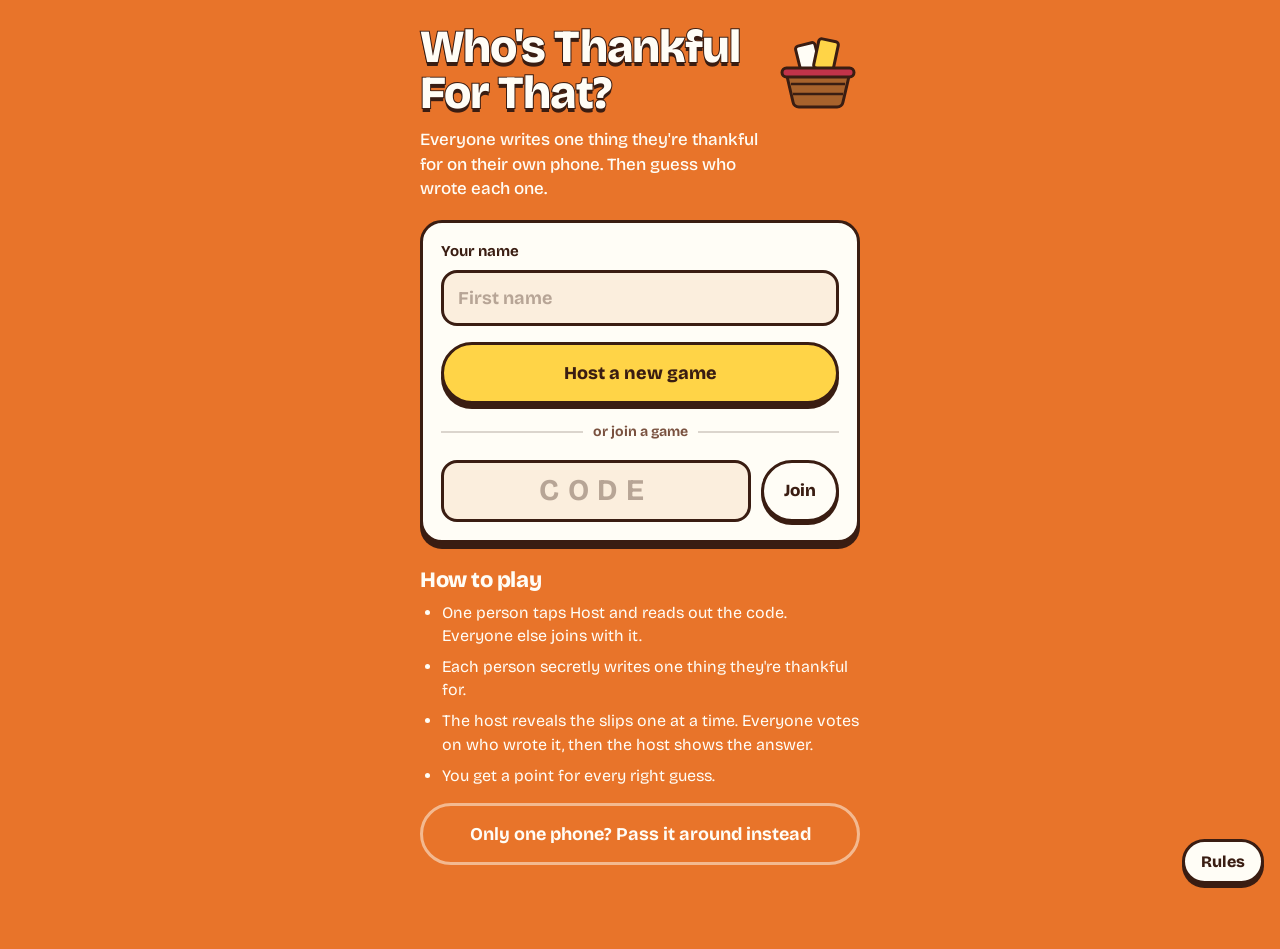
==== index.html @ 53e403fc "Add Rules button with full rules on every screen Co-Authored-By: Claude Opus 5.5 <noreply@anthropic." ====
<!DOCTYPE html>
<html lang="en">
<head>
<meta charset="utf-8">
<meta name="viewport" content="width=device-width,initial-scale=1,viewport-fit=cover">
<meta name="theme-color" content="#e8742a">
<title>Who's Thankful For That?</title>
<link rel="preconnect" href="https://fonts.googleapis.com">
<link rel="preconnect" href="https://fonts.gstatic.com" crossorigin>
<link href="https://fonts.googleapis.com/css2?family=Bricolage+Grotesque:opsz,wght@12..96,500;12..96,700;12..96,800&family=Caveat:wght@700&display=swap" rel="stylesheet">
<style>
:root{
  --pump:#e8742a;      /* page */
  --pump-deep:#c95d1b;
  --ink:#3a1d12;       /* outlines + text */
  --paper:#fffdf6;     /* card surfaces */
  --mist:#fbeedd;      /* inputs */
  --gold:#ffd447;      /* primary action */
  --cran:#c2334a;      /* reveal */
  --muted:#7a5240;
}
*{box-sizing:border-box;-webkit-tap-highlight-color:transparent}
html,body{margin:0}
body{min-height:100vh;background:var(--pump);color:var(--ink);font-family:"Bricolage Grotesque",system-ui,sans-serif;font-size:16px;line-height:1.45;
  padding:calc(env(safe-area-inset-top) + 18px) 18px calc(env(safe-area-inset-bottom) + 28px)}
.wrap{max-width:440px;margin:0 auto}
h1,h2{margin:0;font-weight:800;line-height:1;letter-spacing:-.02em}
button,input,textarea{font:inherit;color:inherit}
:focus-visible{outline:3px solid var(--gold);outline-offset:3px}
.hidden{display:none!important}

.sheet{background:var(--paper);border:3px solid var(--ink);border-radius:22px;box-shadow:0 6px 0 var(--ink);padding:18px}
.btn{display:block;width:100%;border:3px solid var(--ink);border-radius:999px;padding:15px 20px;font-weight:800;font-size:18px;cursor:pointer;
  box-shadow:0 5px 0 var(--ink);transition:transform .07s,box-shadow .07s;background:var(--paper)}
.btn:active{transform:translateY(4px);box-shadow:0 1px 0 var(--ink)}
.btn:disabled{opacity:.5;cursor:default}.btn:disabled:active{transform:none;box-shadow:0 5px 0 var(--ink)}
.btn-go{background:var(--gold)}
.btn-hot{background:var(--cran);color:#fff}
.btn-quiet{background:transparent;box-shadow:none;border-color:rgba(58,29,18,.4);font-weight:700}
.btn-quiet:active{transform:none;background:rgba(58,29,18,.08)}
.btn-chip{width:auto;display:inline-block;padding:8px 16px;font-size:15px;box-shadow:0 3px 0 var(--ink)}
.btn-chip:active{transform:translateY(2px);box-shadow:0 1px 0 var(--ink)}
.stack{display:grid;gap:14px}

.hero{display:flex;align-items:flex-end;gap:12px;margin:6px 0 4px;color:var(--paper)}
.hero h1{font-size:clamp(34px,10.5vw,46px);text-shadow:0 4px 0 var(--ink);-webkit-text-stroke:2px var(--ink);paint-order:stroke fill}
.hero svg{width:min(84px,20vw);flex:none}
.tagline{color:var(--paper);font-size:17px;margin:12px 0 18px;max-width:32ch;font-weight:500}

/* step tracker */
.steps{display:grid;grid-template-columns:1fr 1fr;gap:8px;margin-bottom:16px}
.steps div{display:flex;align-items:center;gap:8px;border-radius:999px;padding:7px 12px;font-weight:700;font-size:15px;background:var(--pump-deep);color:rgba(255,253,246,.75)}
.steps b{width:24px;height:24px;border-radius:50%;display:grid;place-items:center;font-size:14px;background:rgba(255,253,246,.2);flex:none}
.steps .on{background:var(--paper);color:var(--ink);border:3px solid var(--ink);padding:4px 9px}
.steps .on b{background:var(--gold);border:2px solid var(--ink)}

.field{margin-bottom:16px}
.lbl{display:block;font-weight:700;font-size:15px;margin-bottom:7px}
input,textarea{width:100%;background:var(--mist);border:3px solid var(--ink);border-radius:16px;padding:12px 14px;font-size:18px;font-weight:700;outline:none}
input:focus,textarea:focus{background:#fff}
textarea{font-family:Caveat,cursive;font-size:28px;line-height:1.15;font-weight:700;min-height:120px;resize:vertical}
::placeholder{color:rgba(58,29,18,.35)}
.err{color:var(--cran);font-weight:700;font-size:15px;min-height:0;margin:-6px 0 12px}
.err:empty{display:none}
.hint{font-size:14px;color:var(--muted);margin:10px 0 0}

.inbox{display:flex;align-items:center;gap:14px;margin:18px 0}
.inbox .n{width:56px;height:56px;flex:none;border-radius:18px;background:var(--gold);border:3px solid var(--ink);display:grid;place-items:center;font-size:30px;font-weight:800}
.inbox b{display:block;font-size:18px;line-height:1.15}
.chips{display:flex;flex-wrap:wrap;gap:6px;margin-top:6px}
.chips span{background:var(--mist);border-radius:999px;padding:3px 10px;font-size:14px;font-weight:700}
.chips .none{background:none;padding:0;color:var(--muted);font-weight:500}

.rules{color:var(--paper);margin-top:26px}
.rules h2{font-size:22px;margin-bottom:10px}
.rules ul{margin:0;padding-left:22px}.rules li{margin-bottom:8px}

/* handoff cover */
.cover{text-align:center;padding:34px 20px}
.cover .big{font-size:64px;line-height:1}
.cover h2{font-size:30px;margin:12px 0 8px}
.cover p{color:var(--muted);margin:0 0 22px}

/* reveal */
.bar{display:flex;align-items:center;justify-content:space-between;color:var(--paper);margin-bottom:14px}
.bar .count{font-size:30px;font-weight:800;line-height:1;text-shadow:0 3px 0 var(--ink);-webkit-text-stroke:1.5px var(--ink);paint-order:stroke fill}
.bar .btn{color:var(--ink)}
.compact .hero h1{font-size:26px;text-shadow:0 2px 0 var(--ink);-webkit-text-stroke:1.5px var(--ink)}.compact .hero svg{width:44px}.compact .hero{margin-bottom:14px}
.bar .meta{font-size:14px;font-weight:700;opacity:.9;margin-top:4px}
.dots{display:flex;gap:5px;flex-wrap:wrap;margin-bottom:16px}
.dots i{width:12px;height:12px;border-radius:50%;background:rgba(255,253,246,.35)}
.dots i.done{background:var(--ink)}.dots i.cur{background:var(--paper);outline:2px solid var(--ink)}
.slip{position:relative;background:var(--paper);border:3px solid var(--ink);border-radius:8px;box-shadow:0 7px 0 var(--ink);padding:24px 20px 26px;transform:rotate(-1.5deg);margin:6px 4px 22px;min-height:200px}
.slip::before{content:"";position:absolute;inset:0;border-radius:6px;background:repeating-linear-gradient(transparent 0 35px,rgba(58,29,18,.1) 35px 36px);pointer-events:none}
.slip .tag{font-weight:700;color:var(--muted);font-size:15px;position:relative}
.slip .hand{font-family:Caveat,cursive;font-size:clamp(34px,9vw,44px);line-height:1.12;font-weight:700;overflow-wrap:anywhere;position:relative;margin-top:6px}
.slip.pull{animation:pull .45s ease-out}
@keyframes pull{from{opacity:0;transform:translateY(36px) rotate(4deg)}}
.who{text-align:center;background:var(--cran);color:#fff;border:3px solid var(--ink);border-radius:20px;padding:14px;margin-bottom:16px;box-shadow:0 5px 0 var(--ink);animation:pop .2s ease-out}
.who span{font-weight:700;opacity:.9}.who b{display:block;font-size:40px;line-height:1.05}
.guess{text-align:center;color:var(--paper);font-weight:700;font-size:17px;margin:0 0 14px}
@keyframes pop{from{transform:scale(.9);opacity:0}}

.list{list-style:none;padding:0;margin:0}
.list li{display:flex;justify-content:space-between;align-items:center;gap:12px;padding:10px 0;border-bottom:2px dashed rgba(58,29,18,.18)}
.list li:last-child{border-bottom:0}
.list .t{font-family:Caveat,cursive;font-size:26px;line-height:1.1}
.list .nm{font-weight:800;flex:none;background:var(--gold);border:2px solid var(--ink);border-radius:999px;padding:2px 10px;font-size:15px}
.list .rm{flex:none;background:none;border:0;color:var(--cran);font-weight:700;min-height:44px;cursor:pointer;text-decoration:underline}

/* ---------- online */
.inp{width:100%}
.codeRow{display:flex;gap:10px}
.codeInp{font-size:30px!important;letter-spacing:.28em;text-align:center;text-transform:uppercase;padding:6px 12px!important}
.or{display:flex;align-items:center;gap:10px;color:var(--muted);font-weight:700;font-size:14px;margin:18px 0}
.or::before,.or::after{content:"";flex:1;height:2px;background:rgba(58,29,18,.18)}
.offLink{margin-top:16px;color:var(--paper)!important;border-color:rgba(255,253,246,.5)!important}
.plist{list-style:none;margin:0;padding:0}
.plist li{display:flex;align-items:center;gap:10px;padding:8px 0;border-bottom:2px dashed rgba(58,29,18,.15)}
.plist li:last-child{border-bottom:0}
.plist .st{width:34px;height:34px;flex:none;border-radius:11px;border:3px solid var(--ink);display:grid;place-items:center;font-weight:800;background:var(--mist)}
.plist .st.ok{background:var(--gold)}
.plist .nm{font-weight:800;font-size:18px;flex:1}
.plist .badge{background:var(--gold);border:2px solid var(--ink);border-radius:999px;padding:1px 9px;font-size:13px;font-weight:800}
.plist .me{color:var(--muted);font-weight:700;font-size:14px}
.plist .pts{font-weight:800;font-size:20px}
.plist .rm{background:none;border:0;color:var(--cran);font-weight:700;text-decoration:underline;cursor:pointer;min-height:40px}
.wait{text-align:center;color:var(--paper);font-weight:700;margin:16px 0}
.dotty::after{content:"";animation:dots 1.4s steps(4) infinite}
@keyframes dots{0%{content:""}25%{content:"."}50%{content:".."}75%{content:"..."}}
.mine{background:var(--mist);border-radius:14px;padding:10px 14px;font-family:Caveat,cursive;font-size:26px;line-height:1.15;margin:8px 0 14px;overflow-wrap:anywhere}
.okline{display:flex;align-items:center;gap:10px;font-weight:800;font-size:19px}
.okline i{font-style:normal;width:34px;height:34px;border-radius:50%;background:var(--gold);border:3px solid var(--ink);display:grid;place-items:center}
.votes{display:grid;grid-template-columns:1fr 1fr;gap:10px;margin:8px 0 6px}
.votes button{border:3px solid var(--ink);border-radius:16px;background:var(--paper);padding:12px 8px;font-weight:800;font-size:17px;box-shadow:0 4px 0 var(--ink);cursor:pointer;min-height:52px;overflow-wrap:anywhere}
.votes button:active{transform:translateY(3px);box-shadow:0 1px 0 var(--ink)}
.votes button.sel{background:var(--gold)}
.vcount{text-align:center;color:var(--paper);font-weight:700;margin:8px 0 14px}
.right{text-align:center;color:var(--paper);font-weight:700;margin:-4px 0 16px}
.net{position:fixed;left:50%;top:calc(env(safe-area-inset-top) + 10px);transform:translateX(-50%);z-index:20;background:var(--ink);color:var(--paper);border-radius:999px;padding:7px 14px;font-weight:700;font-size:14px;display:none}
.net.on{display:block}
.scrim{position:fixed;inset:0;z-index:10;display:none;align-items:flex-end;justify-content:center;background:rgba(58,29,18,.6);padding:16px 16px calc(env(safe-area-inset-bottom) + 16px)}
.scrim.open{display:flex}
.dialog{width:100%;max-width:440px;animation:rise .2s ease-out}
.dialog h2{font-size:28px;margin-bottom:8px}
.dialog p{margin:0 0 18px;color:var(--muted)}
@keyframes rise{from{transform:translateY(40px);opacity:0}}
@media (prefers-reduced-motion:reduce){.slip.pull,.who,.dialog{animation:none}}

.rulesFab{position:fixed;right:max(16px,env(safe-area-inset-right));bottom:calc(env(safe-area-inset-bottom) + 16px);z-index:9;border:3px solid var(--ink);border-radius:999px;background:var(--paper);color:var(--ink);font:800 16px "Bricolage Grotesque",system-ui,sans-serif;padding:10px 16px;box-shadow:0 4px 0 var(--ink);cursor:pointer}
.rulesFab:active{transform:translateY(3px);box-shadow:0 1px 0 var(--ink)}
.rulesDlg{max-height:min(82vh,760px);overflow-y:auto;-webkit-overflow-scrolling:touch}
.rulesDlg h2{font-size:28px;margin:0 0 4px}
.rulesDlg h3{font-size:18px;margin:16px 0 4px;letter-spacing:-.01em}
.rulesDlg p,.rulesDlg li{color:var(--ink);font-size:16px;line-height:1.45}
.rulesDlg p{margin:0 0 6px}.rulesDlg ul{margin:0;padding-left:20px}.rulesDlg li{margin-bottom:5px}
.rulesDlg .tip{background:var(--mist);border-radius:14px;padding:10px 12px;margin:10px 0 4px;font-size:15px}
.rulesFoot{position:sticky;bottom:-18px;background:var(--paper);padding:12px 0 18px;margin:8px 0 -18px;border-top:2px dashed rgba(0,0,0,.12)}.rulesFoot .btn{margin:0}
body{padding-bottom:calc(env(safe-area-inset-bottom) + 84px)!important}
</style>
</head>
<body>
<div class="wrap">
  <div class="hero">
    <h1>Who's Thankful For That?</h1>
    <svg viewBox="0 0 84 84" aria-hidden="true"><g stroke="#3a1d12" stroke-width="3" stroke-linejoin="round"><rect x="22" y="12" width="20" height="28" rx="3" fill="#fffdf6" transform="rotate(-14 32 26)"/><rect x="40" y="8" width="20" height="30" rx="3" fill="#ffd447" transform="rotate(12 50 23)"/><path d="M10 40h64l-7 30a6 6 0 0 1-6 5H23a6 6 0 0 1-6-5z" fill="#a8622c"/><path d="M15 52h54M17 62h50" fill="none" stroke-width="2.5"/><rect x="6" y="36" width="72" height="9" rx="4.5" fill="#c2334a"/></g></svg>
  </div>

  <!-- ONLINE START -->
  <section id="vStart" class="hidden">
    <p class="tagline">Everyone writes one thing they're thankful for on their own phone. Then guess who wrote each one.</p>
    <div class="sheet">
      <div class="field"><label class="lbl" for="oName">Your name</label><input class="inp" id="oName" maxlength="20" autocomplete="off" placeholder="First name"></div>
      <button class="btn btn-go" id="hostBtn" type="button">Host a new game</button>
      <div class="or">or join a game</div>
      <div class="codeRow">
        <input class="inp codeInp" id="oCode" maxlength="4" autocomplete="off" autocapitalize="characters" spellcheck="false" placeholder="CODE">
        <button class="btn btn-chip" id="joinBtn" type="button" style="padding:0 20px;font-size:17px">Join</button>
      </div>
      <div class="err" id="oErr" style="margin:12px 0 0"></div>
    </div>
    <div class="rules">
      <h2>How to play</h2>
      <ul>
        <li>One person taps Host and reads out the code. Everyone else joins with it.</li>
        <li>Each person secretly writes one thing they're thankful for.</li>
        <li>The host reveals the slips one at a time. Everyone votes on who wrote it, then the host shows the answer.</li>
        <li>You get a point for every right guess.</li>
      </ul>
    </div>
    <button class="btn btn-quiet offLink" id="toPass" type="button">Only one phone? Pass it around instead</button>
  </section>

  <!-- ONLINE ROOM: writing -->
  <section id="vRoom" class="hidden">
    <div class="bar"><div><div class="count" id="rCode">ABCD</div><div class="meta">Room code</div></div><button class="btn btn-chip" id="rLeave" type="button">Leave</button></div>
    <div class="sheet" style="margin-bottom:16px" id="writeBox">
      <div id="writeForm">
        <div class="field"><label class="lbl" for="oTx">I'm thankful for…</label><textarea id="oTx" maxlength="200" placeholder="something only you would say"></textarea></div>
        <div class="err" id="wErr"></div>
        <button class="btn btn-go" id="oSend" type="button">Add my slip</button>
        <p class="hint">Be specific and keep it secret. Don't put your name in it.</p>
      </div>
      <div id="writeDone" class="hidden">
        <div class="okline"><i>✓</i>Your slip is in</div>
        <div class="mine" id="myText"></div>
        <button class="btn btn-quiet" id="oEdit" type="button">Change it</button>
      </div>
    </div>
    <div class="sheet" style="margin-bottom:16px">
      <p style="margin:0 0 8px;font-weight:700" id="rCount">Players</p>
      <ul class="plist" id="rList"></ul>
    </div>
    <div id="rHost" class="hidden">
      <button class="btn btn-hot" id="rStart" type="button">Start the reveal</button>
      <p class="hint" id="rHint" style="color:var(--paper);text-align:center"></p>
    </div>
    <p class="wait hidden" id="rWait"><span class="dotty">Waiting for the host to start the reveal</span></p>
  </section>

  <!-- ONLINE REVEAL -->
  <section id="vOReveal" class="hidden">
    <div class="bar"><div><div class="count" id="oProg">Slip 1</div><div class="meta" id="oProgOf">of 5</div></div><button class="btn btn-chip" id="oLeave2" type="button">Leave</button></div>
    <div class="dots" id="oDots"></div>
    <div class="slip" id="oSlip"><div class="tag">Someone here is thankful for…</div><div class="hand" id="oSlipText"></div></div>
    <div id="oVoteBox">
      <p class="guess" id="oVoteLbl">Who wrote it? Tap your guess.</p>
      <div class="votes" id="oVotes"></div>
    </div>
    <p class="vcount" id="oVCount"></p>
    <div class="who hidden" id="oWho"><span>Written by</span><b id="oWhoName"></b></div>
    <p class="right hidden" id="oRight"></p>
    <div id="oHostCtl" class="hidden stack">
      <button class="btn btn-hot" id="oShow" type="button">Reveal who wrote it</button>
      <button class="btn btn-go hidden" id="oNext" type="button">Next slip</button>
    </div>
    <p class="wait hidden" id="oWaitR"></p>
  </section>

  <!-- ONLINE DONE -->
  <section id="vODone" class="hidden">
    <p class="tagline" style="margin-top:0">That's every slip! Here's the scoreboard.</p>
    <div class="sheet" style="margin-bottom:18px"><ul class="plist" id="dScores"></ul></div>
    <p class="tagline" style="margin:0 0 10px">What this table is thankful for</p>
    <div class="sheet" style="margin-bottom:20px"><ul class="list" id="dAll"></ul></div>
    <div id="dHost" class="hidden stack"><button class="btn btn-go" id="dAgain" type="button">Play another round</button></div>
    <p class="wait hidden" id="dWait"><span class="dotty">Waiting for the host</span></p>
    <button class="btn btn-quiet offLink" id="dLeave" type="button">Leave game</button>
  </section>

  <!-- COLLECT -->
  <section id="vCollect" class="hidden">
    <p class="tagline">Pass this phone around the table. Everyone secretly adds one thing they're thankful for.</p>
    <div class="steps"><div class="on"><b>1</b>Add slips</div><div><b>2</b>Reveal</div></div>
    <form class="sheet" id="f" autocomplete="off">
      <div class="field"><label class="lbl" for="nm">Your name</label><input id="nm" maxlength="40" placeholder="First name"></div>
      <div class="field"><label class="lbl" for="tx">I'm thankful for…</label><textarea id="tx" maxlength="200" placeholder="something only you would say"></textarea></div>
      <div class="err" id="err"></div>
      <button class="btn btn-go" type="submit" id="submitBtn">Fold it up and add it</button>
      <p class="hint">Be specific. "The quiet 6am coffee before the kids wake up" is way more fun to guess than "family."</p>
    </form>

    <div class="sheet inbox">
      <div class="n" id="n">0</div>
      <div><b id="inLbl">No slips yet</b><div class="chips" id="chips"></div></div>
    </div>

    <div class="stack">
      <button class="btn btn-hot" id="toReveal" type="button">Everyone's in, start the reveal</button>
      <button class="btn btn-quiet" id="manage" type="button" style="color:var(--paper);border-color:rgba(255,253,246,.5)">Fix or remove a slip</button>
    </div>

    <button class="btn btn-quiet offLink" id="toOnline" type="button">Everyone has a phone? Play online</button>
    <div class="rules">
      <h2>How to play</h2>
      <ul>
        <li>Each person types their name and what they're thankful for, then passes the phone on.</li>
        <li>When everyone's in, the slips come out one at a time in random order.</li>
        <li>Everyone guesses out loud who wrote it, then tap to reveal.</li>
      </ul>
    </div>
  </section>

  <!-- HANDOFF -->
  <section id="vPass" class="hidden">
    <div class="sheet cover">
      <div class="big" aria-hidden="true">🍂</div>
      <h2>Thanks, <span id="passName"></span>!</h2>
      <p>Your slip is folded and hidden. Pass the phone to the next person.</p>
      <div class="stack">
        <button class="btn btn-go" id="next" type="button">I'm the next person</button>
        <button class="btn btn-quiet" id="oops" type="button">Wait, let me fix mine</button>
        <button class="btn btn-quiet" id="allIn" type="button">That was everyone</button>
      </div>
    </div>
  </section>

  <!-- REVEAL -->
  <section id="vReveal" class="hidden">
    <div class="steps"><div><b>1</b>Add slips</div><div class="on"><b>2</b>Reveal</div></div>
    <div class="bar"><div><div class="count" id="prog">Slip 1</div><div class="meta" id="progOf">of 8</div></div><button class="btn btn-chip" id="backAdd" type="button">Add more</button></div>
    <div class="dots" id="dots"></div>
    <div class="slip" id="slip"><div class="tag">Someone here is thankful for…</div><div class="hand" id="slipText"></div></div>
    <p class="guess" id="guess">Who wrote it? Everyone guess out loud!</p>
    <div class="who hidden" id="who"><span>Written by</span><b id="whoName"></b></div>
    <button class="btn btn-hot" id="reveal" type="button">Reveal who wrote it</button>
    <button class="btn btn-go hidden" id="pull" type="button">Next slip</button>
  </section>

  <!-- DONE -->
  <section id="vDone" class="hidden">
    <p class="tagline">That's the whole basket. Here's what this table is thankful for tonight.</p>
    <div class="sheet" style="margin-bottom:20px"><ul class="list" id="all"></ul></div>
    <div class="stack">
      <button class="btn btn-go" id="again" type="button">Reveal them again</button>
      <button class="btn btn-quiet" id="fresh" type="button" style="color:var(--paper);border-color:rgba(255,253,246,.5)">Start a new game</button>
    </div>
  </section>

  <!-- MANAGE -->
  <section id="vManage" class="hidden">
    <p class="tagline">Names only, so nothing gets spoiled. Tap a name to let that person fix their slip.</p>
    <div class="sheet" style="margin-bottom:20px"><ul class="list" id="mlist"></ul></div>
    <div class="stack">
      <button class="btn btn-go" id="mBack" type="button">Done</button>
      <button class="btn btn-quiet" id="clear" type="button" style="color:var(--paper);border-color:rgba(255,253,246,.5)">Clear every slip</button>
    </div>
  </section>
</div>

<div class="net" id="net">Reconnecting…</div>
<div class="scrim" id="scrim"><div class="sheet dialog" role="dialog" aria-modal="true" aria-labelledby="dT"><h2 id="dT"></h2><p id="dP"></p><div class="stack" id="dB"></div></div></div>

<script>
{
const $=id=>document.getElementById(id);
const KEY="thankful-slips-v1";
let S={slips:[],order:[],pos:0,lastId:null,editing:null,shown:false};
try{const v=JSON.parse(localStorage.getItem(KEY)||"null");if(v&&Array.isArray(v.slips))S=Object.assign(S,v);}catch(e){}
const save=()=>{try{localStorage.setItem(KEY,JSON.stringify(S));}catch(e){}};
const esc=s=>String(s).replace(/[&<>"']/g,c=>({"&":"&amp;","<":"&lt;",">":"&gt;",'"':"&quot;","'":"&#39;"}[c]));
const VIEWS=["vStart","vRoom","vOReveal","vODone","vCollect","vPass","vReveal","vDone","vManage"];
function show(id){VIEWS.forEach(v=>$(v).classList.toggle("hidden",v!==id));document.body.classList.toggle("compact",id!=="vCollect"&&id!=="vStart");window.scrollTo(0,0);}

function dialog(title,text,buttons){
  $("dT").textContent=title;$("dP").textContent=text;
  $("dB").innerHTML=buttons.map((b,i)=>`<button class="btn ${b.cls||"btn-go"}" data-i="${i}" type="button">${esc(b.label)}</button>`).join("");
  $("dB").querySelectorAll("button").forEach(el=>el.onclick=()=>{$("scrim").classList.remove("open");const f=buttons[+el.dataset.i].go;if(f)f();});
  $("scrim").classList.add("open");$("dB").querySelector("button").focus();
}
$("scrim").onclick=e=>{if(e.target===$("scrim"))$("scrim").classList.remove("open");};

function paintInbox(){
  const n=S.slips.length;$("n").textContent=n;
  $("inLbl").textContent=n===0?"No slips yet":n===1?"1 slip in the basket":`${n} slips in the basket`;
  $("chips").innerHTML=n?S.slips.map(s=>`<span>${esc(s.name)}</span>`).join(""):`<span class="none">Names show up here as people add theirs.</span>`;
  $("toReveal").disabled=n<2;
}
function toCollect(){
  S.editing=null;$("nm").value="";$("tx").value="";$("err").textContent="";
  $("submitBtn").textContent="Fold it up and add it";
  paintInbox();show("vCollect");save();
}
function editSlip(s){
  S.editing=s.id;$("nm").value=s.name;$("tx").value=s.text;$("err").textContent="";
  $("submitBtn").textContent="Save my slip";paintInbox();show("vCollect");$("tx").focus();
}

$("f").addEventListener("submit",e=>{
  e.preventDefault();
  const name=$("nm").value.trim(),text=$("tx").value.trim();
  if(!name){$("err").textContent="Add your name so we can reveal it later.";$("nm").focus();return;}
  if(text.length<2){$("err").textContent="Write what you're thankful for.";$("tx").focus();return;}
  const dup=S.slips.find(x=>x.name.toLowerCase()===name.toLowerCase()&&x.id!==S.editing);
  const commit=()=>{
    if(S.editing){const s=S.slips.find(x=>x.id===S.editing);if(s){s.name=name;s.text=text;}S.lastId=S.editing;S.editing=null;}
    else{const id=Date.now().toString(36)+Math.random().toString(36).slice(2,6);S.slips.push({id,name,text});S.lastId=id;}
    S.order=[];S.pos=0;save();$("passName").textContent=name;show("vPass");
  };
  if(dup)dialog(`There's already a slip from ${dup.name}`,"Two people with the same name? Add a last initial so the reveal makes sense.",[{label:"Add it anyway",go:commit},{label:"Let me change my name",cls:"btn-quiet",go:()=>$("nm").focus()}]);
  else commit();
});

$("next").onclick=toCollect;
$("oops").onclick=()=>{const s=S.slips.find(x=>x.id===S.lastId);s?editSlip(s):toCollect();};
$("allIn").onclick=()=>{paintInbox();askReveal();};

function shuffle(a){a=a.slice();for(let i=a.length-1;i>0;i--){const j=Math.floor(Math.random()*(i+1));[a[i],a[j]]=[a[j],a[i]];}return a;}
function startReveal(){S.order=shuffle(S.slips.map(s=>s.id));S.pos=0;S.shown=false;save();paintSlip();show("vReveal");}
function askReveal(){
  if(S.slips.length<2){dialog("Need at least two slips","Get one more person to add theirs, then start the reveal.",[{label:"Okay",go:toCollect}]);return;}
  dialog("Start the reveal?",`${S.slips.length} slips are in. Once it starts, the slips get shuffled.`,[{label:"Start the reveal",cls:"btn-hot",go:startReveal},{label:"Not yet, someone's missing",cls:"btn-quiet",go:toCollect}]);
}
$("toReveal").onclick=askReveal;

function paintSlip(){
  const s=S.slips.find(x=>x.id===S.order[S.pos]);
  if(!s){finish();return;}
  $("prog").textContent=`Slip ${S.pos+1}`;$("progOf").textContent=`of ${S.order.length}`;
  $("dots").innerHTML=S.order.map((_,i)=>`<i class="${i<S.pos?"done":i===S.pos?"cur":""}"></i>`).join("");
  $("slipText").textContent=s.text;
  const el=$("slip");el.classList.remove("pull");void el.offsetWidth;el.classList.add("pull");
  paintWho(s);
}
function paintWho(s){
  $("whoName").textContent=s.name;
  $("who").classList.toggle("hidden",!S.shown);$("guess").classList.toggle("hidden",S.shown);
  $("reveal").classList.toggle("hidden",S.shown);$("pull").classList.toggle("hidden",!S.shown);
  $("pull").textContent=S.pos+1<S.order.length?"Next slip":"See all the slips";
}
$("reveal").onclick=()=>{S.shown=true;save();paintWho(S.slips.find(x=>x.id===S.order[S.pos]));};
$("pull").onclick=()=>{S.pos++;S.shown=false;save();if(S.pos>=S.order.length)finish();else paintSlip();};
$("backAdd").onclick=()=>dialog("Add more slips?","You'll go back to adding. Starting the reveal again reshuffles everything.",[{label:"Yes, add more",go:()=>{S.order=[];S.pos=0;save();toCollect();}},{label:"Keep revealing",cls:"btn-quiet"}]);

function finish(){
  S.order=[];S.pos=0;save();
  $("all").innerHTML=S.slips.map(s=>`<li><span class="t">${esc(s.text)}</span><span class="nm">${esc(s.name)}</span></li>`).join("");
  show("vDone");
}
$("again").onclick=startReveal;

function paintManage(){
  $("mlist").innerHTML=S.slips.length?S.slips.map(s=>`<li><button class="btn btn-chip" data-e="${s.id}" type="button">${esc(s.name)}</button><button class="rm" data-r="${s.id}" type="button">Remove</button></li>`).join(""):`<li><span style="color:var(--muted)">No slips yet.</span></li>`;
  $("mlist").querySelectorAll("[data-e]").forEach(b=>b.onclick=()=>{const s=S.slips.find(x=>x.id===b.dataset.e);dialog(`Hand the phone to ${s.name}`,"Their slip will show on screen so they can fix it. No peeking!",[{label:`I'm ${s.name}, show my slip`,go:()=>editSlip(s)},{label:"Cancel",cls:"btn-quiet"}]);});
  $("mlist").querySelectorAll("[data-r]").forEach(b=>b.onclick=()=>{const s=S.slips.find(x=>x.id===b.dataset.r);dialog("Remove this slip?",`${s.name}'s slip will be taken out of the basket.`,[{label:"Remove it",cls:"btn-hot",go:()=>{S.slips=S.slips.filter(x=>x.id!==s.id);S.order=[];save();paintManage();}},{label:"Keep it",cls:"btn-quiet"}]);});
}
$("manage").onclick=()=>{paintManage();show("vManage");};
$("mBack").onclick=toCollect;
const wipe=()=>dialog("Start a new game?","This empties the basket. Every slip will be deleted.",[{label:"Yes, clear everything",cls:"btn-hot",go:()=>{S={slips:[],order:[],pos:0,lastId:null,editing:null,shown:false};save();toCollect();}},{label:"Cancel",cls:"btn-quiet"}]);
$("clear").onclick=wipe;$("fresh").onclick=wipe;

// ---------- online play (Vercel API + Upstash)
const OKEY="thankful-online-v1";
let O={pid:"",name:"",code:""};
try{ Object.assign(O, JSON.parse(localStorage.getItem(OKEY)||"{}")); }catch(e){}
if(!O.pid) O.pid=(Math.random().toString(36).slice(2)+Date.now().toString(36)).slice(0,20);
const oSave=()=>{ try{ localStorage.setItem(OKEY,JSON.stringify({pid:O.pid,name:O.name,code:O.code})); }catch(e){} };
oSave();
let poller=null, busy=false, fails=0, L={phase:"",pos:-1,shown:null,editing:false,round:0}, V=null;
$("oName").value=O.name||"";

async function call(method,body){
  const r = await fetch(method==="GET" ? `/api/room?code=${encodeURIComponent(O.code)}&pid=${encodeURIComponent(O.pid)}` : "/api/room", method==="GET" ? {cache:"no-store"} : {method:"POST",headers:{"Content-Type":"application/json"},body:JSON.stringify(body)});
  const j = await r.json().catch(()=>({error:"The game server didn't answer."}));
  if(!r.ok){ const e=new Error(j.error||"Something went wrong."); e.status=r.status; throw e; }
  return j;
}
async function api(body,errEl){
  try{ const j=await call("POST",Object.assign({pid:O.pid,code:O.code},body)); applyO(j); return true; }
  catch(e){ if(errEl) errEl.textContent=e.message; else dialog("That didn't go through",e.message,[{label:"OK"}]); return false; }
}
function needName(){ const n=$("oName").value.trim(); if(!n){ $("oErr").textContent="Add your name first."; $("oName").focus(); return null; } O.name=n; oSave(); return n; }
$("oCode").addEventListener("input",e=>{ e.target.value=e.target.value.toUpperCase().replace(/[^A-Z]/g,""); });
$("hostBtn").onclick=async()=>{
  const name=needName(); if(!name||busy) return; busy=true; $("oErr").textContent=""; $("hostBtn").textContent="Making a room…";
  try{ const j=await call("POST",{action:"create",pid:O.pid,name}); O.code=j.room.code; oSave(); goOnline(j); }catch(e){ $("oErr").textContent=e.message; }
  busy=false; $("hostBtn").textContent="Host a new game";
};
$("joinBtn").onclick=async()=>{
  const name=needName(); if(!name||busy) return;
  const code=$("oCode").value.trim();
  if(code.length!==4){ $("oErr").textContent="Type the 4-letter code the host read out."; $("oCode").focus(); return; }
  busy=true; $("oErr").textContent="";
  try{ O.code=code; const j=await call("POST",{action:"join",pid:O.pid,code,name}); oSave(); goOnline(j); }catch(e){ $("oErr").textContent=e.message; O.code=""; oSave(); }
  busy=false;
};
$("toPass").onclick=()=>{ toCollect(); };
$("toOnline").onclick=()=>show("vStart");

function goOnline(j){ L={phase:"",pos:-1,shown:null,editing:false,round:0}; applyO(j); clearInterval(poller); poller=setInterval(poll,1500); }
async function poll(){
  if(!O.code) return;
  try{ const j=await call("GET"); fails=0; $("net").classList.remove("on"); applyO(j); }
  catch(e){ if(e.status===404){ stopOnline(); dialog("This game has ended","The room expired or was closed. Host or join a new one.",[{label:"OK"}]); return; }
    if(++fails>=2) $("net").classList.add("on"); }
}
function stopOnline(){ clearInterval(poller); poller=null; O.code=""; oSave(); $("net").classList.remove("on"); $("scrim").classList.remove("open"); show("vStart"); }
function leaveOnline(){
  const host=V&&V.room.hostId===O.pid;
  dialog("Leave this game?",host?"You're the host. If you leave, nobody can move the game forward.":"You can rejoin with the same code.",[
    {label:"Leave game",cls:"btn-hot",go:async()=>{ try{ await call("POST",{action:"leave",pid:O.pid,code:O.code}); }catch(e){} stopOnline(); }},{label:"Stay",cls:"btn-quiet"}]);
}
$("rLeave").onclick=leaveOnline; $("oLeave2").onclick=leaveOnline; $("dLeave").onclick=leaveOnline;

$("oSend").onclick=async()=>{
  const t=$("oTx").value.trim(); $("wErr").textContent="";
  if(t.length<2){ $("wErr").textContent="Write what you're thankful for."; $("oTx").focus(); return; }
  $("oSend").disabled=true; L.editing=false;
  await api({action:"slip",text:t},$("wErr"));
  $("oSend").disabled=false;
};
$("oEdit").onclick=()=>{ L.editing=true; $("oTx").value=V?V.mySlip:""; paintRoom(); $("oTx").focus(); };
$("rStart").onclick=()=>{
  const n=V.players.filter(p=>p.wrote).length, m=V.players.length-n;
  dialog("Start the reveal?", m ? `${m} ${m===1?"person hasn't":"people haven't"} written a slip yet. They can still vote, but their slip won't be in this round.` : `All ${n} slips are in.`,
    [{label:"Start the reveal",cls:"btn-hot",go:()=>api({action:"start"})},{label:"Wait",cls:"btn-quiet"}]);
};
$("oShow").onclick=()=>api({action:"show"});
$("oNext").onclick=()=>api({action:"next"});
$("dAgain").onclick=()=>dialog("Play another round?","Everyone writes a new slip. Scores start over.",[{label:"New round",go:()=>api({action:"reset"})},{label:"Cancel",cls:"btn-quiet"}]);

const nameOf=id=>{ const p=V.players.find(x=>x.id===id); return p?p.name:"Someone"; };

function paintRoom(){
  const r=V.room, host=r.hostId===O.pid;
  $("rCode").textContent=r.code;
  const wrote=!!V.mySlip && !L.editing;
  $("writeForm").classList.toggle("hidden",wrote); $("writeDone").classList.toggle("hidden",!wrote);
  if(wrote) $("myText").textContent=V.mySlip;
  $("oSend").textContent = V.mySlip ? "Save my slip" : "Add my slip";
  const n=V.players.filter(p=>p.wrote).length;
  $("rCount").textContent=`${n} of ${V.players.length} slips in`;
  $("rList").innerHTML=V.players.map(p=>`<li><span class="st ${p.wrote?"ok":""}">${p.wrote?"✓":"✎"}</span><span class="nm">${esc(p.name)}</span>${p.id===r.hostId?'<span class="badge">Host</span>':""}${p.id===O.pid?'<span class="me">You</span>':""}${host&&p.id!==r.hostId?`<button class="rm" type="button" data-k="${p.id}">Remove</button>`:""}</li>`).join("");
  $("rList").querySelectorAll("[data-k]").forEach(b=>b.onclick=()=>{ const who=nameOf(b.dataset.k); dialog(`Remove ${who}?`,"Use this if someone joined twice or left.",[{label:"Remove",cls:"btn-hot",go:()=>api({action:"kick",who:b.dataset.k})},{label:"Cancel",cls:"btn-quiet"}]); });
  $("rHost").classList.toggle("hidden",!host); $("rWait").classList.toggle("hidden",host);
  if(host){ $("rStart").disabled=n<2; $("rHint").textContent = n<2 ? "Need at least two slips to start." : n<V.players.length ? "Waiting on a few people. Start whenever you're ready." : "Everyone's in!"; }
}

function paintReveal(){
  const r=V.room, host=r.hostId===O.pid, sl=V.slip;
  $("oProg").textContent=`Slip ${r.pos+1}`; $("oProgOf").textContent=`of ${r.total}`;
  $("oDots").innerHTML=Array.from({length:r.total},(_,i)=>`<i class="${i<r.pos?"done":i===r.pos?"cur":""}"></i>`).join("");
  if(L.pos!==r.pos||L.phase!=="reveal"){ $("oSlipText").textContent=sl.text; const el=$("oSlip"); el.classList.remove("pull"); void el.offsetWidth; el.classList.add("pull"); }
  const voters=V.players.filter(p=>p.id!==(r.shown?sl.author:"")).length;
  if(!r.shown){
    $("oVoteBox").classList.remove("hidden"); $("oWho").classList.add("hidden"); $("oRight").classList.add("hidden");
    if(sl.mine){ $("oVoteLbl").textContent="This one's yours! Keep a straight face."; $("oVotes").innerHTML=""; }
    else{
      $("oVoteLbl").textContent = V.myVote ? "Got it. You can change your guess until the host reveals." : "Who wrote it? Tap your guess.";
      $("oVotes").innerHTML=V.players.filter(p=>p.id!==O.pid).map(p=>`<button type="button" data-v="${p.id}" class="${V.myVote===p.id?"sel":""}">${esc(p.name)}</button>`).join("");
      $("oVotes").querySelectorAll("[data-v]").forEach(b=>b.onclick=()=>{ $("oVotes").querySelectorAll("button").forEach(x=>x.classList.toggle("sel",x===b)); api({action:"vote",guess:b.dataset.v}); });
    }
    const can=V.players.length-1;
    $("oVCount").textContent=`${V.voted.length} of ${can} voted`;
  } else {
    $("oVoteBox").classList.add("hidden"); $("oVCount").textContent="";
    $("oWhoName").textContent=sl.authorName; $("oWho").classList.remove("hidden");
    const mineRight = sl.right.includes(O.name);
    $("oRight").textContent = sl.right.length ? `Guessed right: ${sl.right.join(", ")}${mineRight?" (nice!)":""}` : "Nobody guessed it!";
    $("oRight").classList.remove("hidden");
  }
  $("oHostCtl").classList.toggle("hidden",!host); $("oWaitR").classList.toggle("hidden",host);
  if(host){ $("oShow").classList.toggle("hidden",r.shown); $("oNext").classList.toggle("hidden",!r.shown); $("oNext").textContent = r.pos+1<r.total ? "Next slip" : "See the scoreboard"; }
  else $("oWaitR").innerHTML = `<span class="dotty">${r.shown?"Waiting for the next slip":"Waiting for the host to reveal"}</span>`;
}

function paintDone(){
  const r=V.room, host=r.hostId===O.pid, sc=r.scores||{};
  const rows=V.players.map(p=>({p,n:sc[p.id]||0})).sort((a,b)=>b.n-a.n);
  const top=rows.length?rows[0].n:0;
  $("dScores").innerHTML=rows.map(x=>`<li><span class="st ${x.n===top&&top>0?"ok":""}">${x.n===top&&top>0?"★":""}</span><span class="nm">${esc(x.p.name)}</span>${x.p.id===O.pid?'<span class="me">You</span>':""}<span class="pts">${x.n}</span></li>`).join("");
  $("dAll").innerHTML=(V.all||[]).map(s=>`<li><span class="t">${esc(s.text)}</span><span class="nm">${esc(s.name)}</span></li>`).join("");
  $("dHost").classList.toggle("hidden",!host); $("dWait").classList.toggle("hidden",host);
}

function applyO(j){
  V=j; const r=j.room;
  if(!j.players.some(p=>p.id===O.pid)){ stopOnline(); dialog("You're not in this game","The host may have removed you. You can join again with the code.",[{label:"OK"}]); return; }
  const changed = L.phase!==r.phase || L.round!==r.round;
  if(L.round && L.round!==r.round){ L.editing=false; $("oTx").value=""; }
  if(r.phase==="collect"){ if(changed) show("vRoom"); paintRoom(); }
  else if(r.phase==="reveal"){ if(changed) show("vOReveal"); paintReveal(); }
  else { if(changed) show("vODone"); paintDone(); }
  L.phase=r.phase; L.pos=r.pos; L.shown=r.shown; L.round=r.round;
}

// Start: rejoin an online game, resume a pass-the-phone game, or show the online start
if(O.code){ show("vStart"); call("GET").then(goOnline).catch(()=>{ O.code=""; oSave(); }); }
else if(S.order.length&&S.pos<S.order.length){paintSlip();show("vReveal");}
else if(S.slips.length){ toCollect(); }
else show("vStart");
}
</script>
<button class="rulesFab" id="rulesFab" type="button" aria-haspopup="dialog">Rules</button>
<div class="scrim" id="rulesScrim"><div class="sheet dialog rulesDlg" role="dialog" aria-modal="true" aria-label="Rules"><h2>How to play Who's Thankful For That?</h2>
<p>Everyone secretly writes one thing they're thankful for. Then the group guesses who wrote each one.</p>
<h3>1. Join and write</h3>
<ul><li>The host taps <b>Host a new game</b> and reads out the code. Everyone joins on their own phone.</li><li>Write one specific thing you're thankful for. Keep it secret, and don't put your name in it.</li><li>Specific is more fun: "the 6am coffee before the kids wake up" beats "family."</li></ul>
<h3>2. Read it out loud</h3>
<ul><li>The host starts the reveal. The same slip shows on every phone.</li><li>Someone reads it out loud so the whole table is on the same one.</li></ul>
<h3>3. Talk, then vote</h3>
<ul><li>Talking is encouraged. Make your case ("that is SO Clay"), ask questions, and bluff if it's yours.</li><li>Everyone taps their guess on their phone. You can change it until the host reveals.</li><li>The writer doesn't vote. Keep a straight face!</li></ul>
<h3>4. Reveal and share</h3>
<ul><li>The host taps <b>Reveal</b>. Everyone sees who wrote it and who guessed right. Each right guess is 1 point.</li><li>Then the writer gets a moment to share why they're thankful for it. This is the best part, so don't skip it.</li></ul>
<h3>5. Scoreboard</h3>
<ul><li>After the last slip, the scoreboard and every slip show up. Most points gets bragging rights.</li><li>The host can start another round with new slips.</li></ul>
<div class="tip"><b>Only one phone?</b> Use "Pass it around instead." Each person adds a slip and hands the phone on, then the table guesses out loud.</div><div class="rulesFoot"><button class="btn btn-go" id="rulesClose" type="button">Got it</button></div></div></div>
<script>
{const sc=document.getElementById("rulesScrim");
document.getElementById("rulesFab").onclick=()=>{sc.classList.add("open");document.getElementById("rulesClose").focus();};
document.getElementById("rulesClose").onclick=()=>sc.classList.remove("open");
sc.addEventListener("click",e=>{if(e.target===sc)sc.classList.remove("open");});
document.addEventListener("keydown",e=>{if(e.key==="Escape")sc.classList.remove("open");});}
</script>
</body>
</html>
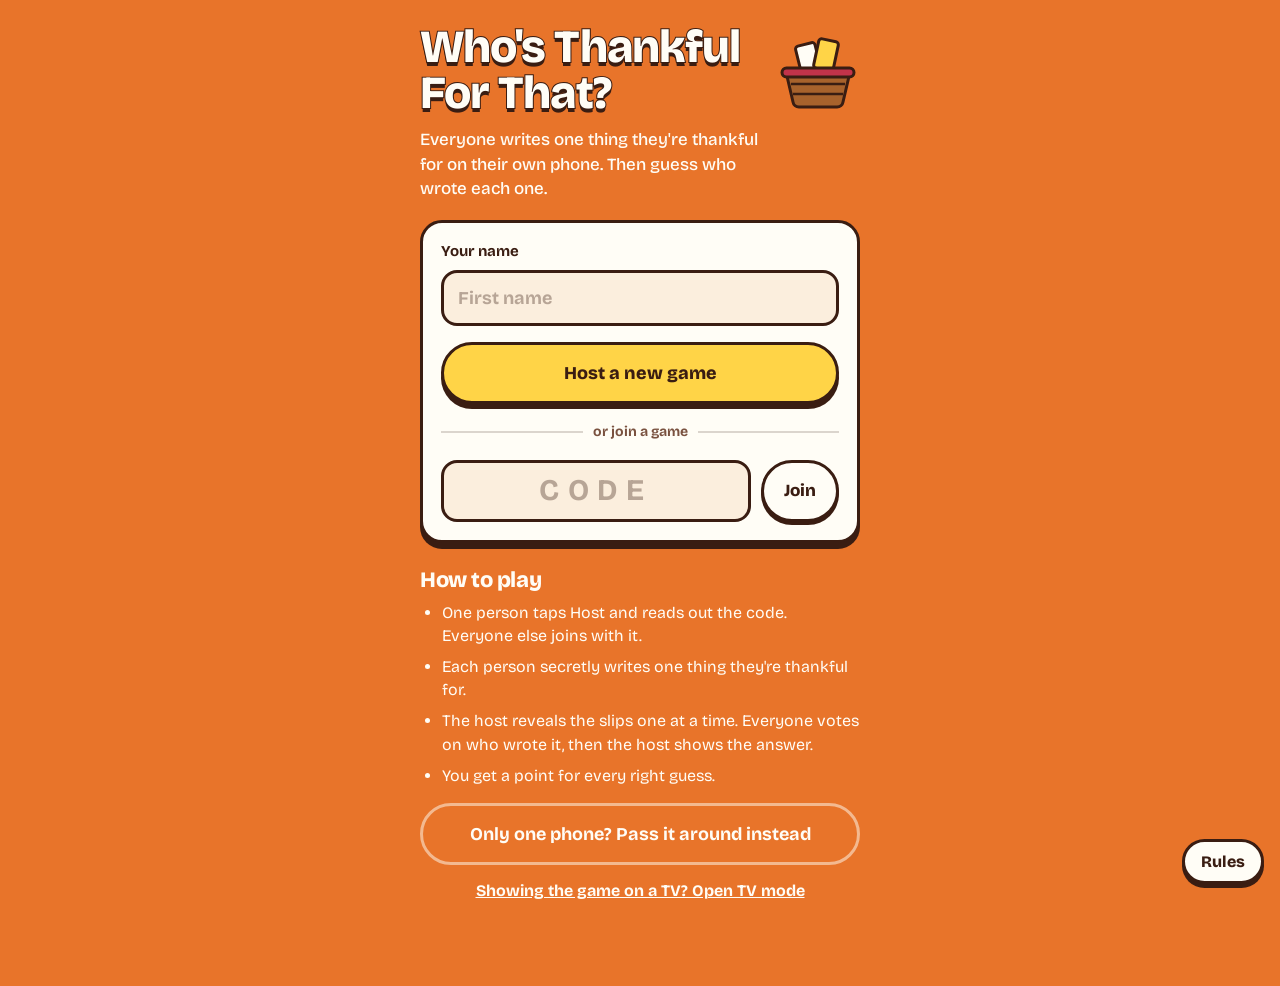
==== commit bda04407: "Add prompt cards, TV mode and vote breakdown - Host picks a prompt per round (or Surprise me); shown" ====
--- a/index.html
+++ b/index.html
@@ -108,6 +108,21 @@
 .list .nm{font-weight:800;flex:none;background:var(--gold);border:2px solid var(--ink);border-radius:999px;padding:2px 10px;font-size:15px}
 .list .rm{flex:none;background:none;border:0;color:var(--cran);font-weight:700;min-height:44px;cursor:pointer;text-decoration:underline}
 
+/* ---------- prompt card */
+.pcard{position:relative;background:var(--gold);border:3px solid var(--ink);border-radius:20px;box-shadow:0 6px 0 var(--ink);padding:14px 16px 16px;margin-bottom:18px;transform:rotate(.8deg)}
+.pcard .k{font-weight:800;font-size:13px;letter-spacing:.02em;opacity:.75}
+.pcard .q{font-weight:800;font-size:clamp(22px,6.4vw,28px);line-height:1.1;letter-spacing:-.01em;margin-top:2px;text-wrap:balance}
+.pcard .btn-chip{margin-top:12px;background:var(--paper)}
+.picker{display:flex;flex-wrap:wrap;gap:8px;margin:0 0 18px}
+.picker button{border:3px solid var(--ink);border-radius:999px;background:var(--paper);font-weight:700;font-size:15px;padding:8px 14px;cursor:pointer;box-shadow:0 3px 0 var(--ink);text-align:left}
+.picker button.sel{background:var(--gold)}
+.picker button:active{transform:translateY(2px);box-shadow:0 1px 0 var(--ink)}
+.picker .surprise{background:var(--cran);color:#fff}
+.slip .ptag{position:relative;display:inline-block;background:var(--gold);border:2px solid var(--ink);border-radius:999px;padding:1px 10px;font-size:13px;font-weight:800;margin-bottom:6px}
+.bd{display:flex;flex-wrap:wrap;justify-content:center;gap:6px;margin:-6px 0 16px}
+.bd span{background:rgba(255,253,246,.2);color:var(--paper);border-radius:999px;padding:3px 11px;font-weight:700;font-size:14px}
+.bd span.ok{background:var(--paper);color:var(--ink)}
+.tvLink{display:block;text-align:center;color:var(--paper);font-weight:700;margin:14px 0 0;text-decoration:underline}
 /* ---------- online */
 .inp{width:100%}
 .codeRow{display:flex;gap:10px}
@@ -189,11 +204,14 @@
       </ul>
     </div>
     <button class="btn btn-quiet offLink" id="toPass" type="button">Only one phone? Pass it around instead</button>
+    <a class="tvLink" href="/tv.html">Showing the game on a TV? Open TV mode</a>
   </section>
 
   <!-- ONLINE ROOM: writing -->
   <section id="vRoom" class="hidden">
-    <div class="bar"><div><div class="count" id="rCode">ABCD</div><div class="meta">Room code</div></div><button class="btn btn-chip" id="rLeave" type="button">Leave</button></div>
+    <div class="bar"><div><div class="count" id="rCode">ABCD</div><div class="meta">Everyone joins with this code</div></div><button class="btn btn-chip" id="rLeave" type="button">Leave</button></div>
+    <div class="pcard" id="pcard"><div class="k">THIS ROUND'S PROMPT</div><div class="q" id="pText">Anything you're thankful for</div><button class="btn btn-chip hidden" id="pChange" type="button">Change prompt</button></div>
+    <div class="picker hidden" id="picker"></div>
     <div class="sheet" style="margin-bottom:16px" id="writeBox">
       <div id="writeForm">
         <div class="field"><label class="lbl" for="oTx">I'm thankful for…</label><textarea id="oTx" maxlength="200" placeholder="something only you would say"></textarea></div>
@@ -213,6 +231,7 @@
     </div>
     <div id="rHost" class="hidden">
       <button class="btn btn-hot" id="rStart" type="button">Start the reveal</button>
+      <button class="btn btn-quiet offLink" id="rTv" type="button">Show it on a TV or laptop</button>
       <p class="hint" id="rHint" style="color:var(--paper);text-align:center"></p>
     </div>
     <p class="wait hidden" id="rWait"><span class="dotty">Waiting for the host to start the reveal</span></p>
@@ -222,7 +241,7 @@
   <section id="vOReveal" class="hidden">
     <div class="bar"><div><div class="count" id="oProg">Slip 1</div><div class="meta" id="oProgOf">of 5</div></div><button class="btn btn-chip" id="oLeave2" type="button">Leave</button></div>
     <div class="dots" id="oDots"></div>
-    <div class="slip" id="oSlip"><div class="tag">Someone here is thankful for…</div><div class="hand" id="oSlipText"></div></div>
+    <div class="slip" id="oSlip"><div class="ptag hidden" id="oPTag"></div><div class="tag">Someone here is thankful for…</div><div class="hand" id="oSlipText"></div></div>
     <div id="oVoteBox">
       <p class="guess" id="oVoteLbl">Who wrote it? Tap your guess.</p>
       <div class="votes" id="oVotes"></div>
@@ -230,6 +249,7 @@
     <p class="vcount" id="oVCount"></p>
     <div class="who hidden" id="oWho"><span>Written by</span><b id="oWhoName"></b></div>
     <p class="right hidden" id="oRight"></p>
+    <div class="bd hidden" id="oBD"></div>
     <div id="oHostCtl" class="hidden stack">
       <button class="btn btn-hot" id="oShow" type="button">Reveal who wrote it</button>
       <button class="btn btn-go hidden" id="oNext" type="button">Next slip</button>
@@ -438,6 +458,7 @@
 oSave();
 let poller=null, busy=false, fails=0, L={phase:"",pos:-1,shown:null,editing:false,round:0}, V=null;
 $("oName").value=O.name||"";
+try{ const qc=new URLSearchParams(location.search).get("code"); if(qc&&/^[A-Za-z]{4}$/.test(qc)){ $("oCode").value=qc.toUpperCase(); } }catch(e){}
 
 async function call(method,body){
   const r = await fetch(method==="GET" ? `/api/room?code=${encodeURIComponent(O.code)}&pid=${encodeURIComponent(O.pid)}` : "/api/room", method==="GET" ? {cache:"no-store"} : {method:"POST",headers:{"Content-Type":"application/json"},body:JSON.stringify(body)});
@@ -452,7 +473,9 @@
 function needName(){ const n=$("oName").value.trim(); if(!n){ $("oErr").textContent="Add your name first."; $("oName").focus(); return null; } O.name=n; oSave(); return n; }
 $("oCode").addEventListener("input",e=>{ e.target.value=e.target.value.toUpperCase().replace(/[^A-Z]/g,""); });
 $("hostBtn").onclick=async()=>{
-  const name=needName(); if(!name||busy) return; busy=true; $("oErr").textContent=""; $("hostBtn").textContent="Making a room…";
+  const name=needName(); if(!name||busy) return;
+  const typed=$("oCode").value.trim();
+  if(typed){ dialog("Join or host?",`You typed the code ${typed}. To get into that game, tap Join. Host makes a brand-new game with its own code.`,[{label:`Join ${typed}`,go:()=>$("joinBtn").click()},{label:"Host a new game instead",cls:"btn-quiet",go:()=>{ $("oCode").value=""; $("hostBtn").click(); }}]); return; } busy=true; $("oErr").textContent=""; $("hostBtn").textContent="Making a room…";
   try{ const j=await call("POST",{action:"create",pid:O.pid,name}); O.code=j.room.code; oSave(); goOnline(j); }catch(e){ $("oErr").textContent=e.message; }
   busy=false; $("hostBtn").textContent="Host a new game";
 };
@@ -499,10 +522,29 @@
 $("oNext").onclick=()=>api({action:"next"});
 $("dAgain").onclick=()=>dialog("Play another round?","Everyone writes a new slip. Scores start over.",[{label:"New round",go:()=>api({action:"reset"})},{label:"Cancel",cls:"btn-quiet"}]);
 
+const PROMPTS=["Anything you're thankful for","A small, everyday thing","Something from this year","Someone who isn't here tonight","Someone at this table","A food (be specific!)","Something funny to be thankful for","A moment you'll never forget","Something about this group","A prayer God answered","Something you took for granted until you didn't","A place that feels like home"];
+function tvUrl(){ return `${location.origin}/tv.html?code=${V.room.code}`; }
+$("pChange").onclick=()=>{ const pk=$("picker"); const open=pk.classList.toggle("hidden")===false; $("pChange").textContent=open?"Close":"Change prompt"; if(open) paintPicker(); };
+function paintPicker(){
+  const cur=V.room.prompt||PROMPTS[0];
+  $("picker").innerHTML=`<button class="surprise" type="button" data-p="__r">🎲 Surprise me</button>`+PROMPTS.map(t=>`<button type="button" data-p="${esc(t)}" class="${t===cur?"sel":""}">${esc(t)}</button>`).join("");
+  $("picker").querySelectorAll("button").forEach(b=>b.onclick=()=>{
+    let t=b.dataset.p; if(t==="__r"){ const pool=PROMPTS.slice(1).filter(x=>x!==cur); t=pool[Math.floor(Math.random()*pool.length)]; }
+    $("picker").classList.add("hidden"); $("pChange").textContent="Change prompt";
+    api({action:"prompt",prompt:t===PROMPTS[0]?"":t});
+  });
+}
+$("rTv").onclick=()=>dialog("Show it on a TV","Open this link in the browser on a TV, laptop or tablet. It shows the code, the slips and the votes in big type. It doesn't count as a player.",[
+  {label:"Copy the TV link",go:async()=>{ try{ await navigator.clipboard.writeText(tvUrl()); }catch(e){} dialog("TV link",tvUrl(),[{label:"Done"}]); }},
+  {label:"Open TV mode on this device",cls:"btn-quiet",go:()=>{ location.href=tvUrl(); }},
+  {label:"Cancel",cls:"btn-quiet"}]);
 const nameOf=id=>{ const p=V.players.find(x=>x.id===id); return p?p.name:"Someone"; };
 
 function paintRoom(){
   const r=V.room, host=r.hostId===O.pid;
+  $("pText").textContent=r.prompt||PROMPTS[0];
+  $("pChange").classList.toggle("hidden",!host); if(!host) $("picker").classList.add("hidden");
+  $("oTx").placeholder = r.prompt ? "Keep it specific so it's fun to guess" : "something only you would say";
   $("rCode").textContent=r.code;
   const wrote=!!V.mySlip && !L.editing;
   $("writeForm").classList.toggle("hidden",wrote); $("writeDone").classList.toggle("hidden",!wrote);
@@ -520,10 +562,11 @@
   const r=V.room, host=r.hostId===O.pid, sl=V.slip;
   $("oProg").textContent=`Slip ${r.pos+1}`; $("oProgOf").textContent=`of ${r.total}`;
   $("oDots").innerHTML=Array.from({length:r.total},(_,i)=>`<i class="${i<r.pos?"done":i===r.pos?"cur":""}"></i>`).join("");
+  $("oPTag").textContent=r.prompt?`Prompt: ${r.prompt}`:""; $("oPTag").classList.toggle("hidden",!r.prompt);
   if(L.pos!==r.pos||L.phase!=="reveal"){ $("oSlipText").textContent=sl.text; const el=$("oSlip"); el.classList.remove("pull"); void el.offsetWidth; el.classList.add("pull"); }
   const voters=V.players.filter(p=>p.id!==(r.shown?sl.author:"")).length;
   if(!r.shown){
-    $("oVoteBox").classList.remove("hidden"); $("oWho").classList.add("hidden"); $("oRight").classList.add("hidden");
+    $("oVoteBox").classList.remove("hidden"); $("oWho").classList.add("hidden"); $("oRight").classList.add("hidden"); $("oBD").classList.add("hidden");
     if(sl.mine){ $("oVoteLbl").textContent="This one's yours! Keep a straight face."; $("oVotes").innerHTML=""; }
     else{
       $("oVoteLbl").textContent = V.myVote ? "Got it. You can change your guess until the host reveals." : "Who wrote it? Tap your guess.";
@@ -538,6 +581,8 @@
     const mineRight = sl.right.includes(O.name);
     $("oRight").textContent = sl.right.length ? `Guessed right: ${sl.right.join(", ")}${mineRight?" (nice!)":""}` : "Nobody guessed it!";
     $("oRight").classList.remove("hidden");
+    $("oBD").innerHTML=(sl.breakdown||[]).map(b=>`<span class="${b.correct?"ok":""}">${esc(b.name)} ${b.n}</span>`).join("");
+    $("oBD").classList.toggle("hidden",!(sl.breakdown||[]).length);
   }
   $("oHostCtl").classList.toggle("hidden",!host); $("oWaitR").classList.toggle("hidden",host);
   if(host){ $("oShow").classList.toggle("hidden",r.shown); $("oNext").classList.toggle("hidden",!r.shown); $("oNext").textContent = r.pos+1<r.total ? "Next slip" : "See the scoreboard"; }
@@ -575,7 +620,7 @@
 <div class="scrim" id="rulesScrim"><div class="sheet dialog rulesDlg" role="dialog" aria-modal="true" aria-label="Rules"><h2>How to play Who's Thankful For That?</h2>
 <p>Everyone secretly writes one thing they're thankful for. Then the group guesses who wrote each one.</p>
 <h3>1. Join and write</h3>
-<ul><li>The host taps <b>Host a new game</b> and reads out the code. Everyone joins on their own phone.</li><li>Write one specific thing you're thankful for. Keep it secret, and don't put your name in it.</li><li>Specific is more fun: "the 6am coffee before the kids wake up" beats "family."</li></ul>
+<ul><li>The host taps <b>Host a new game</b> and reads out the code. Everyone joins on their own phone.</li><li>Write one specific thing you're thankful for. Keep it secret, and don't put your name in it.</li><li>Specific is more fun: "the 6am coffee before the kids wake up" beats "family."</li><li>The host can pick a prompt for the round, like "a small, everyday thing" or "something from this year." Write to the prompt.</li></ul>
 <h3>2. Read it out loud</h3>
 <ul><li>The host starts the reveal. The same slip shows on every phone.</li><li>Someone reads it out loud so the whole table is on the same one.</li></ul>
 <h3>3. Talk, then vote</h3>
@@ -584,6 +629,7 @@
 <ul><li>The host taps <b>Reveal</b>. Everyone sees who wrote it and who guessed right. Each right guess is 1 point.</li><li>Then the writer gets a moment to share why they're thankful for it. This is the best part, so don't skip it.</li></ul>
 <h3>5. Scoreboard</h3>
 <ul><li>After the last slip, the scoreboard and every slip show up. Most points gets bragging rights.</li><li>The host can start another round with new slips.</li></ul>
+<div class="tip"><b>Have a TV?</b> Open TV mode (link at the bottom of the start screen, or "Show it on a TV" in the host's lobby) to show the slips, votes and scoreboard big for the whole room.</div>
 <div class="tip"><b>Only one phone?</b> Use "Pass it around instead." Each person adds a slip and hands the phone on, then the table guesses out loud.</div><div class="rulesFoot"><button class="btn btn-go" id="rulesClose" type="button">Got it</button></div></div></div>
 <script>
 {const sc=document.getElementById("rulesScrim");
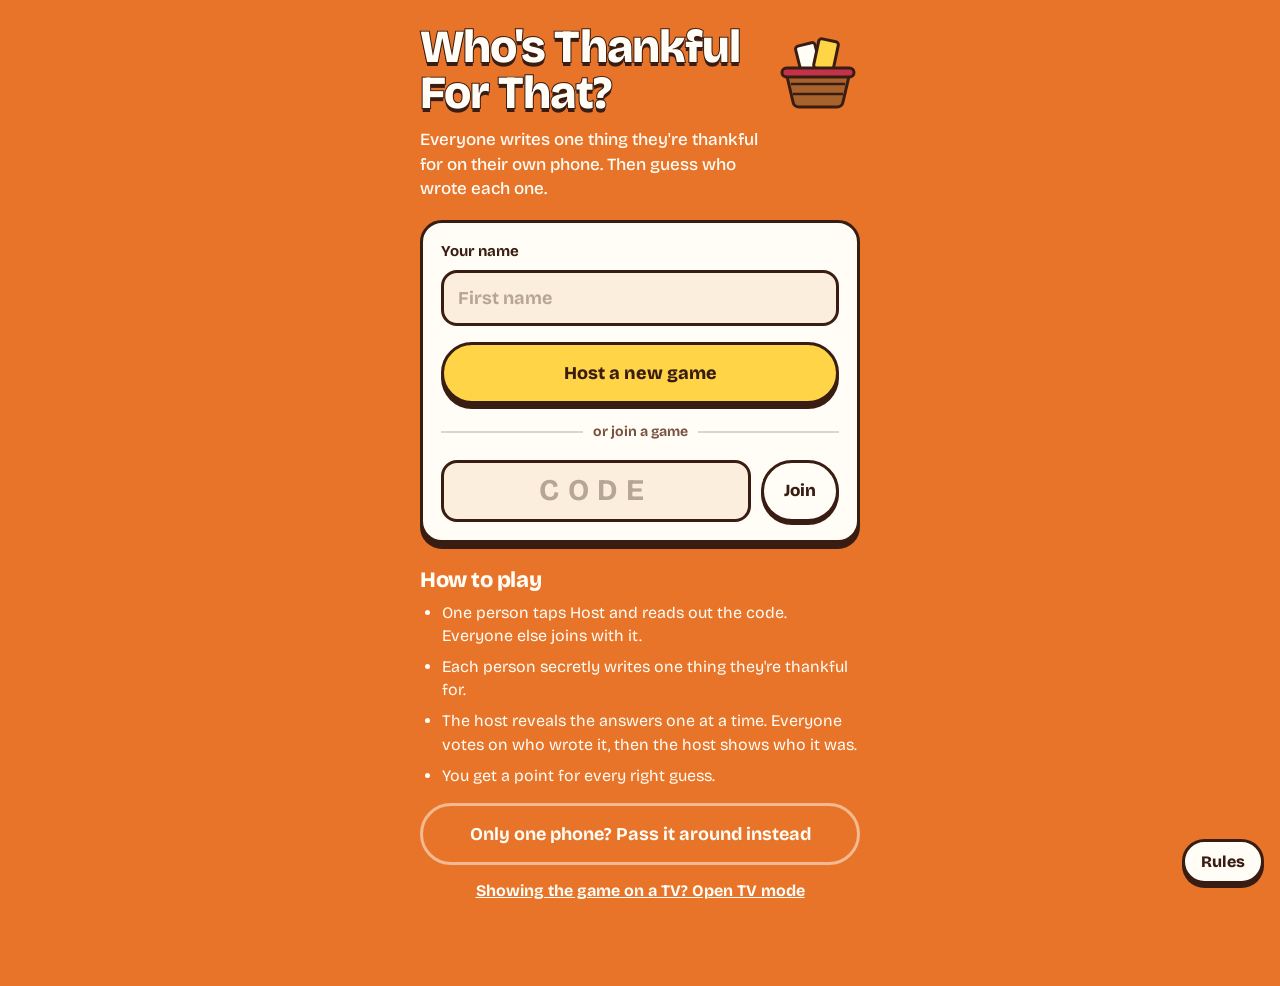
==== commit 57b64c8a: "Call them answers instead of slips Co-Authored-By: Claude Opus 5.5 <noreply@anthropic.com> Claude-Se" ====
--- a/index.html
+++ b/index.html
@@ -199,7 +199,7 @@
       <ul>
         <li>One person taps Host and reads out the code. Everyone else joins with it.</li>
         <li>Each person secretly writes one thing they're thankful for.</li>
-        <li>The host reveals the slips one at a time. Everyone votes on who wrote it, then the host shows the answer.</li>
+        <li>The host reveals the answers one at a time. Everyone votes on who wrote it, then the host shows who it was.</li>
         <li>You get a point for every right guess.</li>
       </ul>
     </div>
@@ -216,11 +216,11 @@
       <div id="writeForm">
         <div class="field"><label class="lbl" for="oTx">I'm thankful for…</label><textarea id="oTx" maxlength="200" placeholder="something only you would say"></textarea></div>
         <div class="err" id="wErr"></div>
-        <button class="btn btn-go" id="oSend" type="button">Add my slip</button>
+        <button class="btn btn-go" id="oSend" type="button">Add my answer</button>
         <p class="hint">Be specific and keep it secret. Don't put your name in it.</p>
       </div>
       <div id="writeDone" class="hidden">
-        <div class="okline"><i>✓</i>Your slip is in</div>
+        <div class="okline"><i>✓</i>Your answer is in</div>
         <div class="mine" id="myText"></div>
         <button class="btn btn-quiet" id="oEdit" type="button">Change it</button>
       </div>
@@ -239,7 +239,7 @@
 
   <!-- ONLINE REVEAL -->
   <section id="vOReveal" class="hidden">
-    <div class="bar"><div><div class="count" id="oProg">Slip 1</div><div class="meta" id="oProgOf">of 5</div></div><button class="btn btn-chip" id="oLeave2" type="button">Leave</button></div>
+    <div class="bar"><div><div class="count" id="oProg">Answer 1</div><div class="meta" id="oProgOf">of 5</div></div><button class="btn btn-chip" id="oLeave2" type="button">Leave</button></div>
     <div class="dots" id="oDots"></div>
     <div class="slip" id="oSlip"><div class="ptag hidden" id="oPTag"></div><div class="tag">Someone here is thankful for…</div><div class="hand" id="oSlipText"></div></div>
     <div id="oVoteBox">
@@ -252,14 +252,14 @@
     <div class="bd hidden" id="oBD"></div>
     <div id="oHostCtl" class="hidden stack">
       <button class="btn btn-hot" id="oShow" type="button">Reveal who wrote it</button>
-      <button class="btn btn-go hidden" id="oNext" type="button">Next slip</button>
+      <button class="btn btn-go hidden" id="oNext" type="button">Next answer</button>
     </div>
     <p class="wait hidden" id="oWaitR"></p>
   </section>
 
   <!-- ONLINE DONE -->
   <section id="vODone" class="hidden">
-    <p class="tagline" style="margin-top:0">That's every slip! Here's the scoreboard.</p>
+    <p class="tagline" style="margin-top:0">That's every answer! Here's the scoreboard.</p>
     <div class="sheet" style="margin-bottom:18px"><ul class="plist" id="dScores"></ul></div>
     <p class="tagline" style="margin:0 0 10px">What this table is thankful for</p>
     <div class="sheet" style="margin-bottom:20px"><ul class="list" id="dAll"></ul></div>
@@ -271,23 +271,23 @@
   <!-- COLLECT -->
   <section id="vCollect" class="hidden">
     <p class="tagline">Pass this phone around the table. Everyone secretly adds one thing they're thankful for.</p>
-    <div class="steps"><div class="on"><b>1</b>Add slips</div><div><b>2</b>Reveal</div></div>
+    <div class="steps"><div class="on"><b>1</b>Add answers</div><div><b>2</b>Reveal</div></div>
     <form class="sheet" id="f" autocomplete="off">
       <div class="field"><label class="lbl" for="nm">Your name</label><input id="nm" maxlength="40" placeholder="First name"></div>
       <div class="field"><label class="lbl" for="tx">I'm thankful for…</label><textarea id="tx" maxlength="200" placeholder="something only you would say"></textarea></div>
       <div class="err" id="err"></div>
-      <button class="btn btn-go" type="submit" id="submitBtn">Fold it up and add it</button>
+      <button class="btn btn-go" type="submit" id="submitBtn">Add my answer</button>
       <p class="hint">Be specific. "The quiet 6am coffee before the kids wake up" is way more fun to guess than "family."</p>
     </form>
 
     <div class="sheet inbox">
       <div class="n" id="n">0</div>
-      <div><b id="inLbl">No slips yet</b><div class="chips" id="chips"></div></div>
+      <div><b id="inLbl">No answers yet</b><div class="chips" id="chips"></div></div>
     </div>
 
     <div class="stack">
       <button class="btn btn-hot" id="toReveal" type="button">Everyone's in, start the reveal</button>
-      <button class="btn btn-quiet" id="manage" type="button" style="color:var(--paper);border-color:rgba(255,253,246,.5)">Fix or remove a slip</button>
+      <button class="btn btn-quiet" id="manage" type="button" style="color:var(--paper);border-color:rgba(255,253,246,.5)">Fix or remove an answer</button>
     </div>
 
     <button class="btn btn-quiet offLink" id="toOnline" type="button">Everyone has a phone? Play online</button>
@@ -295,7 +295,7 @@
       <h2>How to play</h2>
       <ul>
         <li>Each person types their name and what they're thankful for, then passes the phone on.</li>
-        <li>When everyone's in, the slips come out one at a time in random order.</li>
+        <li>When everyone's in, the answers come out one at a time in random order.</li>
         <li>Everyone guesses out loud who wrote it, then tap to reveal.</li>
       </ul>
     </div>
@@ -306,7 +306,7 @@
     <div class="sheet cover">
       <div class="big" aria-hidden="true">🍂</div>
       <h2>Thanks, <span id="passName"></span>!</h2>
-      <p>Your slip is folded and hidden. Pass the phone to the next person.</p>
+      <p>Your answer is hidden. Pass the phone to the next person.</p>
       <div class="stack">
         <button class="btn btn-go" id="next" type="button">I'm the next person</button>
         <button class="btn btn-quiet" id="oops" type="button">Wait, let me fix mine</button>
@@ -317,19 +317,19 @@
 
   <!-- REVEAL -->
   <section id="vReveal" class="hidden">
-    <div class="steps"><div><b>1</b>Add slips</div><div class="on"><b>2</b>Reveal</div></div>
-    <div class="bar"><div><div class="count" id="prog">Slip 1</div><div class="meta" id="progOf">of 8</div></div><button class="btn btn-chip" id="backAdd" type="button">Add more</button></div>
+    <div class="steps"><div><b>1</b>Add answers</div><div class="on"><b>2</b>Reveal</div></div>
+    <div class="bar"><div><div class="count" id="prog">Answer 1</div><div class="meta" id="progOf">of 8</div></div><button class="btn btn-chip" id="backAdd" type="button">Add more</button></div>
     <div class="dots" id="dots"></div>
     <div class="slip" id="slip"><div class="tag">Someone here is thankful for…</div><div class="hand" id="slipText"></div></div>
     <p class="guess" id="guess">Who wrote it? Everyone guess out loud!</p>
     <div class="who hidden" id="who"><span>Written by</span><b id="whoName"></b></div>
     <button class="btn btn-hot" id="reveal" type="button">Reveal who wrote it</button>
-    <button class="btn btn-go hidden" id="pull" type="button">Next slip</button>
+    <button class="btn btn-go hidden" id="pull" type="button">Next answer</button>
   </section>
 
   <!-- DONE -->
   <section id="vDone" class="hidden">
-    <p class="tagline">That's the whole basket. Here's what this table is thankful for tonight.</p>
+    <p class="tagline">That's every answer. Here's what this table is thankful for tonight.</p>
     <div class="sheet" style="margin-bottom:20px"><ul class="list" id="all"></ul></div>
     <div class="stack">
       <button class="btn btn-go" id="again" type="button">Reveal them again</button>
@@ -339,11 +339,11 @@
 
   <!-- MANAGE -->
   <section id="vManage" class="hidden">
-    <p class="tagline">Names only, so nothing gets spoiled. Tap a name to let that person fix their slip.</p>
+    <p class="tagline">Names only, so nothing gets spoiled. Tap a name to let that person fix their answer.</p>
     <div class="sheet" style="margin-bottom:20px"><ul class="list" id="mlist"></ul></div>
     <div class="stack">
       <button class="btn btn-go" id="mBack" type="button">Done</button>
-      <button class="btn btn-quiet" id="clear" type="button" style="color:var(--paper);border-color:rgba(255,253,246,.5)">Clear every slip</button>
+      <button class="btn btn-quiet" id="clear" type="button" style="color:var(--paper);border-color:rgba(255,253,246,.5)">Clear every answer</button>
     </div>
   </section>
 </div>
@@ -372,18 +372,18 @@
 
 function paintInbox(){
   const n=S.slips.length;$("n").textContent=n;
-  $("inLbl").textContent=n===0?"No slips yet":n===1?"1 slip in the basket":`${n} slips in the basket`;
+  $("inLbl").textContent=n===0?"No answers yet":n===1?"1 answer in":`${n} answers in`;
   $("chips").innerHTML=n?S.slips.map(s=>`<span>${esc(s.name)}</span>`).join(""):`<span class="none">Names show up here as people add theirs.</span>`;
   $("toReveal").disabled=n<2;
 }
 function toCollect(){
   S.editing=null;$("nm").value="";$("tx").value="";$("err").textContent="";
-  $("submitBtn").textContent="Fold it up and add it";
+  $("submitBtn").textContent="Add my answer";
   paintInbox();show("vCollect");save();
 }
 function editSlip(s){
   S.editing=s.id;$("nm").value=s.name;$("tx").value=s.text;$("err").textContent="";
-  $("submitBtn").textContent="Save my slip";paintInbox();show("vCollect");$("tx").focus();
+  $("submitBtn").textContent="Save my answer";paintInbox();show("vCollect");$("tx").focus();
 }
 
 $("f").addEventListener("submit",e=>{
@@ -397,7 +397,7 @@
     else{const id=Date.now().toString(36)+Math.random().toString(36).slice(2,6);S.slips.push({id,name,text});S.lastId=id;}
     S.order=[];S.pos=0;save();$("passName").textContent=name;show("vPass");
   };
-  if(dup)dialog(`There's already a slip from ${dup.name}`,"Two people with the same name? Add a last initial so the reveal makes sense.",[{label:"Add it anyway",go:commit},{label:"Let me change my name",cls:"btn-quiet",go:()=>$("nm").focus()}]);
+  if(dup)dialog(`There's already an answer from ${dup.name}`,"Two people with the same name? Add a last initial so the reveal makes sense.",[{label:"Add it anyway",go:commit},{label:"Let me change my name",cls:"btn-quiet",go:()=>$("nm").focus()}]);
   else commit();
 });
 
@@ -408,15 +408,15 @@
 function shuffle(a){a=a.slice();for(let i=a.length-1;i>0;i--){const j=Math.floor(Math.random()*(i+1));[a[i],a[j]]=[a[j],a[i]];}return a;}
 function startReveal(){S.order=shuffle(S.slips.map(s=>s.id));S.pos=0;S.shown=false;save();paintSlip();show("vReveal");}
 function askReveal(){
-  if(S.slips.length<2){dialog("Need at least two slips","Get one more person to add theirs, then start the reveal.",[{label:"Okay",go:toCollect}]);return;}
-  dialog("Start the reveal?",`${S.slips.length} slips are in. Once it starts, the slips get shuffled.`,[{label:"Start the reveal",cls:"btn-hot",go:startReveal},{label:"Not yet, someone's missing",cls:"btn-quiet",go:toCollect}]);
+  if(S.slips.length<2){dialog("Need at least two answers","Get one more person to add theirs, then start the reveal.",[{label:"Okay",go:toCollect}]);return;}
+  dialog("Start the reveal?",`${S.slips.length} answers are in. Once it starts, the answers get shuffled.`,[{label:"Start the reveal",cls:"btn-hot",go:startReveal},{label:"Not yet, someone's missing",cls:"btn-quiet",go:toCollect}]);
 }
 $("toReveal").onclick=askReveal;
 
 function paintSlip(){
   const s=S.slips.find(x=>x.id===S.order[S.pos]);
   if(!s){finish();return;}
-  $("prog").textContent=`Slip ${S.pos+1}`;$("progOf").textContent=`of ${S.order.length}`;
+  $("prog").textContent=`Answer ${S.pos+1}`;$("progOf").textContent=`of ${S.order.length}`;
   $("dots").innerHTML=S.order.map((_,i)=>`<i class="${i<S.pos?"done":i===S.pos?"cur":""}"></i>`).join("");
   $("slipText").textContent=s.text;
   const el=$("slip");el.classList.remove("pull");void el.offsetWidth;el.classList.add("pull");
@@ -426,11 +426,11 @@
   $("whoName").textContent=s.name;
   $("who").classList.toggle("hidden",!S.shown);$("guess").classList.toggle("hidden",S.shown);
   $("reveal").classList.toggle("hidden",S.shown);$("pull").classList.toggle("hidden",!S.shown);
-  $("pull").textContent=S.pos+1<S.order.length?"Next slip":"See all the slips";
+  $("pull").textContent=S.pos+1<S.order.length?"Next answer":"See all the answers";
 }
 $("reveal").onclick=()=>{S.shown=true;save();paintWho(S.slips.find(x=>x.id===S.order[S.pos]));};
 $("pull").onclick=()=>{S.pos++;S.shown=false;save();if(S.pos>=S.order.length)finish();else paintSlip();};
-$("backAdd").onclick=()=>dialog("Add more slips?","You'll go back to adding. Starting the reveal again reshuffles everything.",[{label:"Yes, add more",go:()=>{S.order=[];S.pos=0;save();toCollect();}},{label:"Keep revealing",cls:"btn-quiet"}]);
+$("backAdd").onclick=()=>dialog("Add more answers?","You'll go back to adding. Starting the reveal again reshuffles everything.",[{label:"Yes, add more",go:()=>{S.order=[];S.pos=0;save();toCollect();}},{label:"Keep revealing",cls:"btn-quiet"}]);
 
 function finish(){
   S.order=[];S.pos=0;save();
@@ -440,13 +440,13 @@
 $("again").onclick=startReveal;
 
 function paintManage(){
-  $("mlist").innerHTML=S.slips.length?S.slips.map(s=>`<li><button class="btn btn-chip" data-e="${s.id}" type="button">${esc(s.name)}</button><button class="rm" data-r="${s.id}" type="button">Remove</button></li>`).join(""):`<li><span style="color:var(--muted)">No slips yet.</span></li>`;
-  $("mlist").querySelectorAll("[data-e]").forEach(b=>b.onclick=()=>{const s=S.slips.find(x=>x.id===b.dataset.e);dialog(`Hand the phone to ${s.name}`,"Their slip will show on screen so they can fix it. No peeking!",[{label:`I'm ${s.name}, show my slip`,go:()=>editSlip(s)},{label:"Cancel",cls:"btn-quiet"}]);});
-  $("mlist").querySelectorAll("[data-r]").forEach(b=>b.onclick=()=>{const s=S.slips.find(x=>x.id===b.dataset.r);dialog("Remove this slip?",`${s.name}'s slip will be taken out of the basket.`,[{label:"Remove it",cls:"btn-hot",go:()=>{S.slips=S.slips.filter(x=>x.id!==s.id);S.order=[];save();paintManage();}},{label:"Keep it",cls:"btn-quiet"}]);});
+  $("mlist").innerHTML=S.slips.length?S.slips.map(s=>`<li><button class="btn btn-chip" data-e="${s.id}" type="button">${esc(s.name)}</button><button class="rm" data-r="${s.id}" type="button">Remove</button></li>`).join(""):`<li><span style="color:var(--muted)">No answers yet.</span></li>`;
+  $("mlist").querySelectorAll("[data-e]").forEach(b=>b.onclick=()=>{const s=S.slips.find(x=>x.id===b.dataset.e);dialog(`Hand the phone to ${s.name}`,"Their answer will show on screen so they can fix it. No peeking!",[{label:`I'm ${s.name}, show my answer`,go:()=>editSlip(s)},{label:"Cancel",cls:"btn-quiet"}]);});
+  $("mlist").querySelectorAll("[data-r]").forEach(b=>b.onclick=()=>{const s=S.slips.find(x=>x.id===b.dataset.r);dialog("Remove this answer?",`${s.name}'s answer will be removed.`,[{label:"Remove it",cls:"btn-hot",go:()=>{S.slips=S.slips.filter(x=>x.id!==s.id);S.order=[];save();paintManage();}},{label:"Keep it",cls:"btn-quiet"}]);});
 }
 $("manage").onclick=()=>{paintManage();show("vManage");};
 $("mBack").onclick=toCollect;
-const wipe=()=>dialog("Start a new game?","This empties the basket. Every slip will be deleted.",[{label:"Yes, clear everything",cls:"btn-hot",go:()=>{S={slips:[],order:[],pos:0,lastId:null,editing:null,shown:false};save();toCollect();}},{label:"Cancel",cls:"btn-quiet"}]);
+const wipe=()=>dialog("Start a new game?","Every answer will be deleted.",[{label:"Yes, clear everything",cls:"btn-hot",go:()=>{S={slips:[],order:[],pos:0,lastId:null,editing:null,shown:false};save();toCollect();}},{label:"Cancel",cls:"btn-quiet"}]);
 $("clear").onclick=wipe;$("fresh").onclick=wipe;
 
 // ---------- online play (Vercel API + Upstash)
@@ -515,12 +515,12 @@
 $("oEdit").onclick=()=>{ L.editing=true; $("oTx").value=V?V.mySlip:""; paintRoom(); $("oTx").focus(); };
 $("rStart").onclick=()=>{
   const n=V.players.filter(p=>p.wrote).length, m=V.players.length-n;
-  dialog("Start the reveal?", m ? `${m} ${m===1?"person hasn't":"people haven't"} written a slip yet. They can still vote, but their slip won't be in this round.` : `All ${n} slips are in.`,
+  dialog("Start the reveal?", m ? `${m} ${m===1?"person hasn't":"people haven't"} written an answer yet. They can still vote, but their answer won't be in this round.` : `All ${n} answers are in.`,
     [{label:"Start the reveal",cls:"btn-hot",go:()=>api({action:"start"})},{label:"Wait",cls:"btn-quiet"}]);
 };
 $("oShow").onclick=()=>api({action:"show"});
 $("oNext").onclick=()=>api({action:"next"});
-$("dAgain").onclick=()=>dialog("Play another round?","Everyone writes a new slip. Scores start over.",[{label:"New round",go:()=>api({action:"reset"})},{label:"Cancel",cls:"btn-quiet"}]);
+$("dAgain").onclick=()=>dialog("Play another round?","Everyone writes a new answer. Scores start over.",[{label:"New round",go:()=>api({action:"reset"})},{label:"Cancel",cls:"btn-quiet"}]);
 
 const PROMPTS=["Anything you're thankful for","A small, everyday thing","Something from this year","Someone who isn't here tonight","Someone at this table","A food (be specific!)","Something funny to be thankful for","A moment you'll never forget","Something about this group","A prayer God answered","Something you took for granted until you didn't","A place that feels like home"];
 function tvUrl(){ return `${location.origin}/tv.html?code=${V.room.code}`; }
@@ -534,7 +534,7 @@
     api({action:"prompt",prompt:t===PROMPTS[0]?"":t});
   });
 }
-$("rTv").onclick=()=>dialog("Show it on a TV","Open this link in the browser on a TV, laptop or tablet. It shows the code, the slips and the votes in big type. It doesn't count as a player.",[
+$("rTv").onclick=()=>dialog("Show it on a TV","Open this link in the browser on a TV, laptop or tablet. It shows the code, the answers and the votes in big type. It doesn't count as a player.",[
   {label:"Copy the TV link",go:async()=>{ try{ await navigator.clipboard.writeText(tvUrl()); }catch(e){} dialog("TV link",tvUrl(),[{label:"Done"}]); }},
   {label:"Open TV mode on this device",cls:"btn-quiet",go:()=>{ location.href=tvUrl(); }},
   {label:"Cancel",cls:"btn-quiet"}]);
@@ -549,18 +549,18 @@
   const wrote=!!V.mySlip && !L.editing;
   $("writeForm").classList.toggle("hidden",wrote); $("writeDone").classList.toggle("hidden",!wrote);
   if(wrote) $("myText").textContent=V.mySlip;
-  $("oSend").textContent = V.mySlip ? "Save my slip" : "Add my slip";
+  $("oSend").textContent = V.mySlip ? "Save my answer" : "Add my answer";
   const n=V.players.filter(p=>p.wrote).length;
-  $("rCount").textContent=`${n} of ${V.players.length} slips in`;
+  $("rCount").textContent=`${n} of ${V.players.length} answers in`;
   $("rList").innerHTML=V.players.map(p=>`<li><span class="st ${p.wrote?"ok":""}">${p.wrote?"✓":"✎"}</span><span class="nm">${esc(p.name)}</span>${p.id===r.hostId?'<span class="badge">Host</span>':""}${p.id===O.pid?'<span class="me">You</span>':""}${host&&p.id!==r.hostId?`<button class="rm" type="button" data-k="${p.id}">Remove</button>`:""}</li>`).join("");
   $("rList").querySelectorAll("[data-k]").forEach(b=>b.onclick=()=>{ const who=nameOf(b.dataset.k); dialog(`Remove ${who}?`,"Use this if someone joined twice or left.",[{label:"Remove",cls:"btn-hot",go:()=>api({action:"kick",who:b.dataset.k})},{label:"Cancel",cls:"btn-quiet"}]); });
   $("rHost").classList.toggle("hidden",!host); $("rWait").classList.toggle("hidden",host);
-  if(host){ $("rStart").disabled=n<2; $("rHint").textContent = n<2 ? "Need at least two slips to start." : n<V.players.length ? "Waiting on a few people. Start whenever you're ready." : "Everyone's in!"; }
+  if(host){ $("rStart").disabled=n<2; $("rHint").textContent = n<2 ? "Need at least two answers to start." : n<V.players.length ? "Waiting on a few people. Start whenever you're ready." : "Everyone's in!"; }
 }
 
 function paintReveal(){
   const r=V.room, host=r.hostId===O.pid, sl=V.slip;
-  $("oProg").textContent=`Slip ${r.pos+1}`; $("oProgOf").textContent=`of ${r.total}`;
+  $("oProg").textContent=`Answer ${r.pos+1}`; $("oProgOf").textContent=`of ${r.total}`;
   $("oDots").innerHTML=Array.from({length:r.total},(_,i)=>`<i class="${i<r.pos?"done":i===r.pos?"cur":""}"></i>`).join("");
   $("oPTag").textContent=r.prompt?`Prompt: ${r.prompt}`:""; $("oPTag").classList.toggle("hidden",!r.prompt);
   if(L.pos!==r.pos||L.phase!=="reveal"){ $("oSlipText").textContent=sl.text; const el=$("oSlip"); el.classList.remove("pull"); void el.offsetWidth; el.classList.add("pull"); }
@@ -585,8 +585,8 @@
     $("oBD").classList.toggle("hidden",!(sl.breakdown||[]).length);
   }
   $("oHostCtl").classList.toggle("hidden",!host); $("oWaitR").classList.toggle("hidden",host);
-  if(host){ $("oShow").classList.toggle("hidden",r.shown); $("oNext").classList.toggle("hidden",!r.shown); $("oNext").textContent = r.pos+1<r.total ? "Next slip" : "See the scoreboard"; }
-  else $("oWaitR").innerHTML = `<span class="dotty">${r.shown?"Waiting for the next slip":"Waiting for the host to reveal"}</span>`;
+  if(host){ $("oShow").classList.toggle("hidden",r.shown); $("oNext").classList.toggle("hidden",!r.shown); $("oNext").textContent = r.pos+1<r.total ? "Next answer" : "See the scoreboard"; }
+  else $("oWaitR").innerHTML = `<span class="dotty">${r.shown?"Waiting for the next answer":"Waiting for the host to reveal"}</span>`;
 }
 
 function paintDone(){
@@ -622,15 +622,15 @@
 <h3>1. Join and write</h3>
 <ul><li>The host taps <b>Host a new game</b> and reads out the code. Everyone joins on their own phone.</li><li>Write one specific thing you're thankful for. Keep it secret, and don't put your name in it.</li><li>Specific is more fun: "the 6am coffee before the kids wake up" beats "family."</li><li>The host can pick a prompt for the round, like "a small, everyday thing" or "something from this year." Write to the prompt.</li></ul>
 <h3>2. Read it out loud</h3>
-<ul><li>The host starts the reveal. The same slip shows on every phone.</li><li>Someone reads it out loud so the whole table is on the same one.</li></ul>
+<ul><li>The host starts the reveal. The same answer shows on every phone.</li><li>Someone reads it out loud so the whole table is on the same one.</li></ul>
 <h3>3. Talk, then vote</h3>
 <ul><li>Talking is encouraged. Make your case ("that is SO Clay"), ask questions, and bluff if it's yours.</li><li>Everyone taps their guess on their phone. You can change it until the host reveals.</li><li>The writer doesn't vote. Keep a straight face!</li></ul>
 <h3>4. Reveal and share</h3>
 <ul><li>The host taps <b>Reveal</b>. Everyone sees who wrote it and who guessed right. Each right guess is 1 point.</li><li>Then the writer gets a moment to share why they're thankful for it. This is the best part, so don't skip it.</li></ul>
 <h3>5. Scoreboard</h3>
-<ul><li>After the last slip, the scoreboard and every slip show up. Most points gets bragging rights.</li><li>The host can start another round with new slips.</li></ul>
-<div class="tip"><b>Have a TV?</b> Open TV mode (link at the bottom of the start screen, or "Show it on a TV" in the host's lobby) to show the slips, votes and scoreboard big for the whole room.</div>
-<div class="tip"><b>Only one phone?</b> Use "Pass it around instead." Each person adds a slip and hands the phone on, then the table guesses out loud.</div><div class="rulesFoot"><button class="btn btn-go" id="rulesClose" type="button">Got it</button></div></div></div>
+<ul><li>After the last answer, the scoreboard and every answer show up. Most points gets bragging rights.</li><li>The host can start another round with new answers.</li></ul>
+<div class="tip"><b>Have a TV?</b> Open TV mode (link at the bottom of the start screen, or "Show it on a TV" in the host's lobby) to show the answers, votes and scoreboard big for the whole room.</div>
+<div class="tip"><b>Only one phone?</b> Use "Pass it around instead." Each person adds an answer and hands the phone on, then the table guesses out loud.</div><div class="rulesFoot"><button class="btn btn-go" id="rulesClose" type="button">Got it</button></div></div></div>
 <script>
 {const sc=document.getElementById("rulesScrim");
 document.getElementById("rulesFab").onclick=()=>{sc.classList.add("open");document.getElementById("rulesClose").focus();};
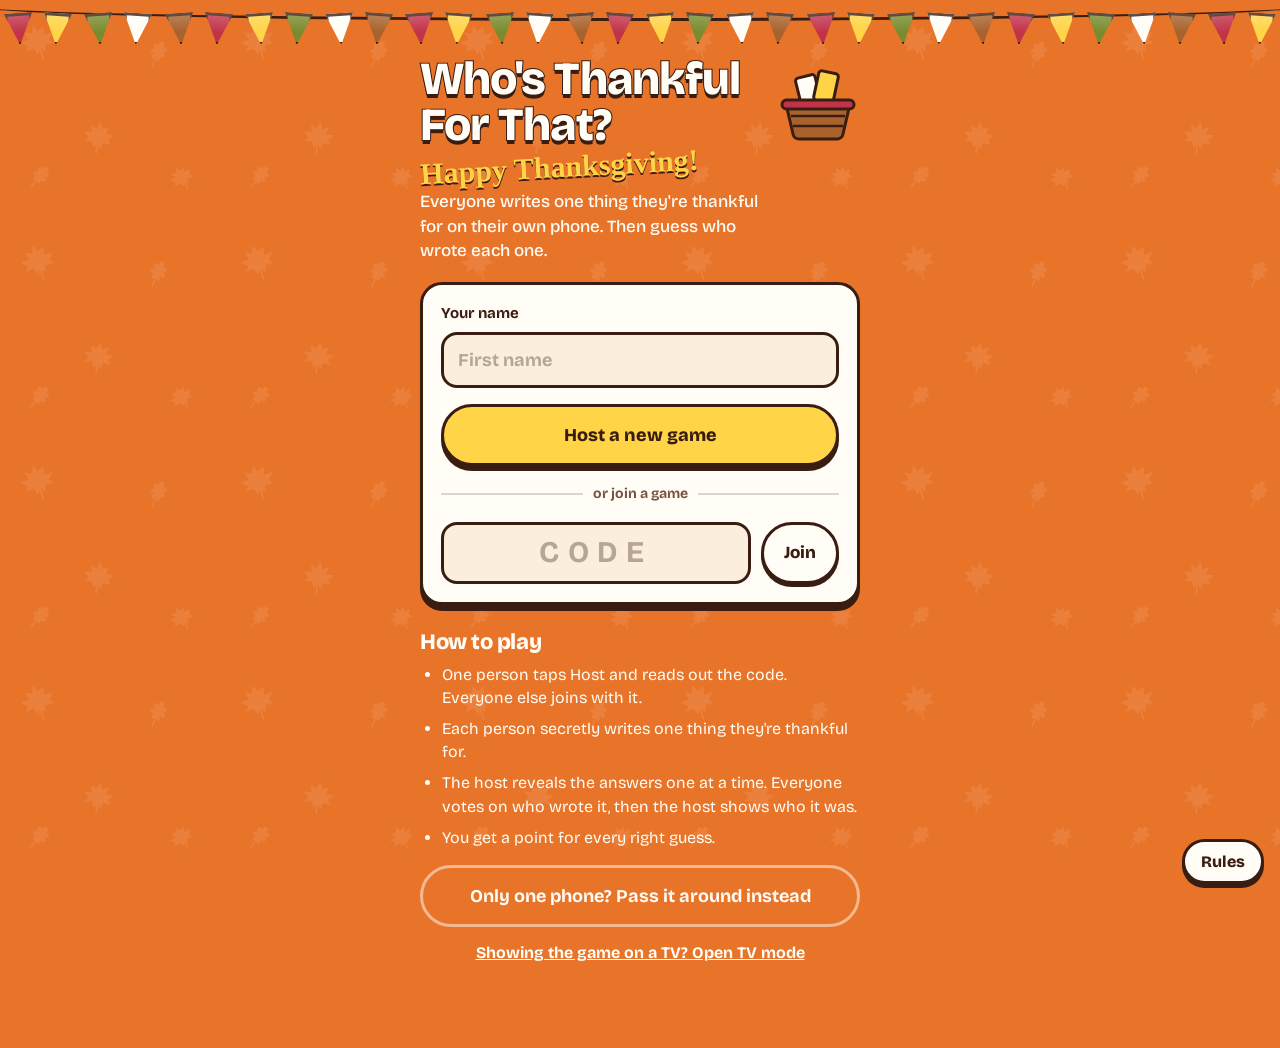
==== commit 2abec566: "Make it festive: autumn bunting, leaf pattern, falling leaves, leaf bursts on reveals Shared festive" ====
--- a/index.html
+++ b/index.html
@@ -173,8 +173,10 @@
 .rulesFoot{position:sticky;bottom:-18px;background:var(--paper);padding:12px 0 18px;margin:8px 0 -18px;border-top:2px dashed rgba(0,0,0,.12)}.rulesFoot .btn{margin:0}
 body{padding-bottom:calc(env(safe-area-inset-bottom) + 84px)!important}
 </style>
+<link rel="stylesheet" href="festive.css">
 </head>
 <body>
+<script src="festive.js"></script>
 <div class="wrap">
   <div class="hero">
     <h1>Who's Thankful For That?</h1>
@@ -183,7 +185,8 @@
 
   <!-- ONLINE START -->
   <section id="vStart" class="hidden">
-    <p class="tagline">Everyone writes one thing they're thankful for on their own phone. Then guess who wrote each one.</p>
+    <div class="hello">Happy Thanksgiving!</div>
+    <p class="tagline" style="margin-top:4px">Everyone writes one thing they're thankful for on their own phone. Then guess who wrote each one.</p>
     <div class="sheet">
       <div class="field"><label class="lbl" for="oName">Your name</label><input class="inp" id="oName" maxlength="20" autocomplete="off" placeholder="First name"></div>
       <button class="btn btn-go" id="hostBtn" type="button">Host a new game</button>
@@ -428,7 +431,7 @@
   $("reveal").classList.toggle("hidden",S.shown);$("pull").classList.toggle("hidden",!S.shown);
   $("pull").textContent=S.pos+1<S.order.length?"Next answer":"See all the answers";
 }
-$("reveal").onclick=()=>{S.shown=true;save();paintWho(S.slips.find(x=>x.id===S.order[S.pos]));};
+$("reveal").onclick=()=>{S.shown=true;save();paintWho(S.slips.find(x=>x.id===S.order[S.pos]));setTimeout(()=>window.leafBurst&&leafBurst($("who")),60);};
 $("pull").onclick=()=>{S.pos++;S.shown=false;save();if(S.pos>=S.order.length)finish();else paintSlip();};
 $("backAdd").onclick=()=>dialog("Add more answers?","You'll go back to adding. Starting the reveal again reshuffles everything.",[{label:"Yes, add more",go:()=>{S.order=[];S.pos=0;save();toCollect();}},{label:"Keep revealing",cls:"btn-quiet"}]);
 
@@ -581,6 +584,7 @@
     const mineRight = sl.right.includes(O.name);
     $("oRight").textContent = sl.right.length ? `Guessed right: ${sl.right.join(", ")}${mineRight?" (nice!)":""}` : "Nobody guessed it!";
     $("oRight").classList.remove("hidden");
+    if(!L.shown || L.pos!==r.pos || L.phase!=="reveal") setTimeout(()=>window.leafBurst&&leafBurst($("oWho")),60);
     $("oBD").innerHTML=(sl.breakdown||[]).map(b=>`<span class="${b.correct?"ok":""}">${esc(b.name)} ${b.n}</span>`).join("");
     $("oBD").classList.toggle("hidden",!(sl.breakdown||[]).length);
   }
@@ -605,7 +609,7 @@
   if(L.round && L.round!==r.round){ L.editing=false; $("oTx").value=""; }
   if(r.phase==="collect"){ if(changed) show("vRoom"); paintRoom(); }
   else if(r.phase==="reveal"){ if(changed) show("vOReveal"); paintReveal(); }
-  else { if(changed) show("vODone"); paintDone(); }
+  else { if(changed){ show("vODone"); setTimeout(()=>window.leafBurst&&leafBurst($("dScores"),30),200); } paintDone(); }
   L.phase=r.phase; L.pos=r.pos; L.shown=r.shown; L.round=r.round;
 }
 
--- a/festive.css
+++ b/festive.css
@@ -0,0 +1,21 @@
+/* Festive layer: bunting, leaf wallpaper, falling leaves, reveal burst */
+.fx-pattern{position:fixed;inset:0;z-index:0;pointer-events:none;opacity:.1;background-size:220px 220px}
+.fx-bunting{position:absolute;top:0;left:0;right:0;height:44px;z-index:2;pointer-events:none;display:flex;justify-content:space-between;padding:0 4px;overflow:hidden}
+.fx-bunting::before{content:"";position:absolute;left:-2%;right:-2%;top:6px;height:12px;border-bottom:3px solid #3a1d12;border-radius:0 0 50% 50%/0 0 100% 100%}
+.fx-bunting i{position:relative;top:13px;flex:none;width:28px;height:32px;clip-path:polygon(0 0,100% 0,50% 100%);box-shadow:inset 0 0 0 3px #3a1d12;transform-origin:50% 0}
+.fx-bunting i::after{content:"";position:absolute;inset:0;background:linear-gradient(180deg,rgba(255,255,255,.22),transparent 60%)}
+.tv .fx-bunting{height:64px}.tv .fx-bunting::before{top:8px;height:16px;border-bottom-width:4px}
+.tv .fx-bunting i{top:18px;width:44px;height:48px}
+.fx-leaves{position:fixed;inset:0;z-index:0;pointer-events:none;overflow:hidden}
+.fx-leaves span{position:absolute;top:-12vh;animation-name:fx-fall,fx-sway;animation-timing-function:linear,ease-in-out;animation-iteration-count:infinite,infinite;animation-direction:normal,alternate}
+.fx-leaves svg,.fx-burst svg{display:block;width:100%;height:100%}
+@keyframes fx-fall{to{top:110vh}}
+@keyframes fx-sway{from{transform:translateX(-24px) rotate(-30deg)}to{transform:translateX(24px) rotate(40deg)}}
+.fx-burst{position:fixed;z-index:40;pointer-events:none}
+/* keep page content above the decorations */
+body:not(.tv){padding-top:calc(env(safe-area-inset-top) + 50px)!important}
+body:not(.tv) .wrap{position:relative;z-index:1}
+.tv .stage{position:relative;z-index:1;padding-top:calc(2.2vw + 44px)}
+.hello{font-family:Caveat,cursive;font-weight:700;font-size:30px;line-height:1;color:var(--gold);text-shadow:0 2px 0 var(--ink);margin:0 0 4px;transform:rotate(-3deg);display:inline-block}
+.tv .hello{font-size:clamp(28px,3vw,54px)}
+@media (prefers-reduced-motion:reduce){.fx-leaves{display:none}}
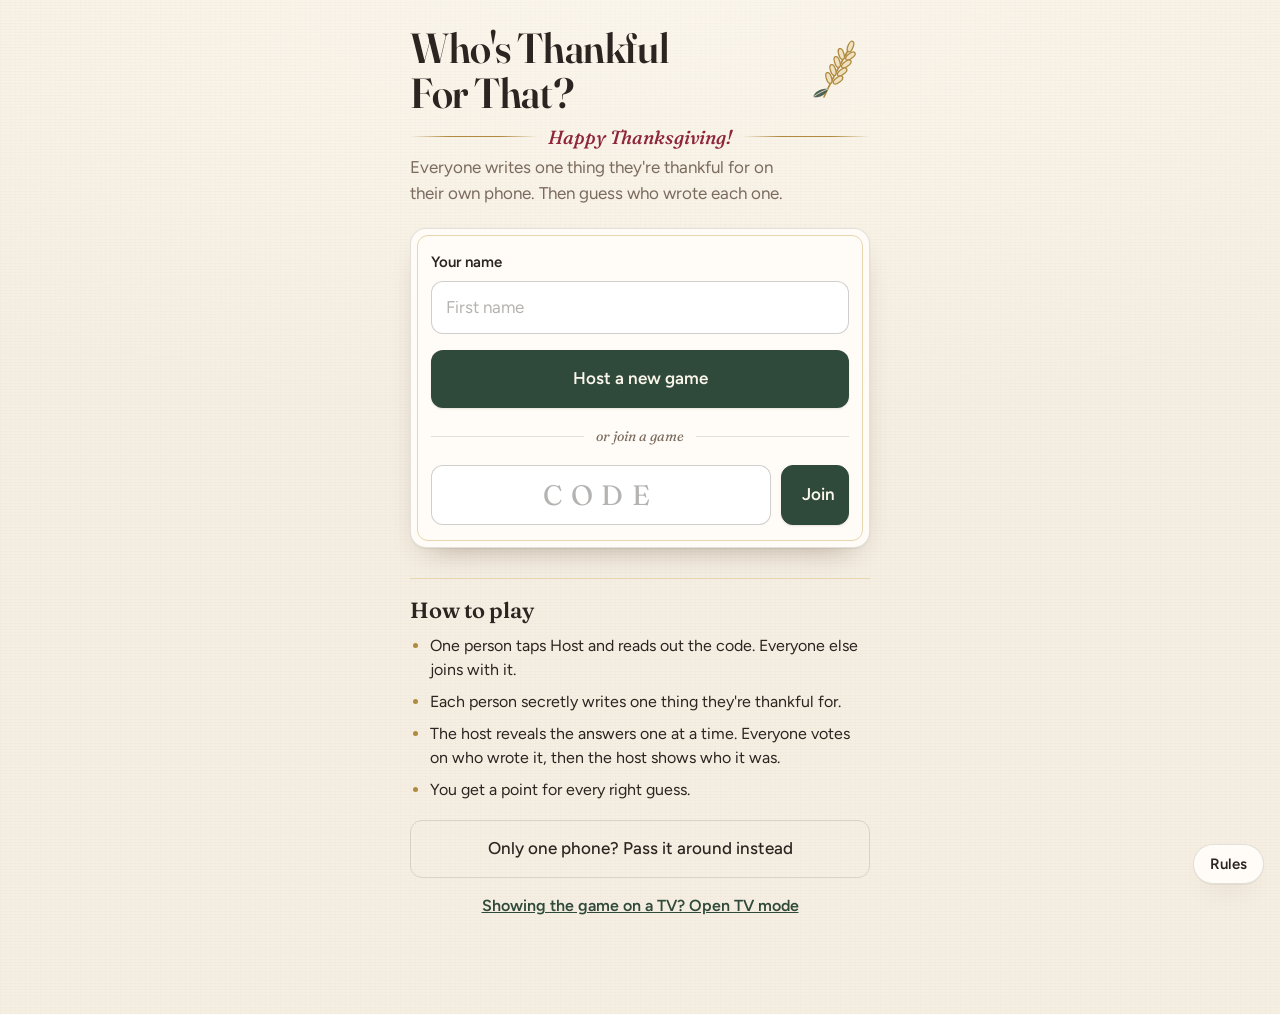
==== commit 6bb63fe2: "Redesign: harvest dinner card look Cream linen, cranberry, forest green and soft gold; Fraunces + Fi" ====
--- a/index.html
+++ b/index.html
@@ -3,184 +3,215 @@
 <head>
 <meta charset="utf-8">
 <meta name="viewport" content="width=device-width,initial-scale=1,viewport-fit=cover">
-<meta name="theme-color" content="#e8742a">
+<meta name="theme-color" content="#f5eee2">
 <title>Who's Thankful For That?</title>
 <link rel="preconnect" href="https://fonts.googleapis.com">
 <link rel="preconnect" href="https://fonts.gstatic.com" crossorigin>
-<link href="https://fonts.googleapis.com/css2?family=Bricolage+Grotesque:opsz,wght@12..96,500;12..96,700;12..96,800&family=Caveat:wght@700&display=swap" rel="stylesheet">
+<link href="https://fonts.googleapis.com/css2?family=Fraunces:ital,opsz,wght@0,9..144,500;0,9..144,600;1,9..144,400;1,9..144,500&family=Figtree:wght@400;500;600&display=swap" rel="stylesheet">
 <style>
+/* VOICE: a warm, grown-up Thanksgiving table. Calm, gracious, a little formal.
+   IDEA: the printed place card and menu at a nice dinner. Answers are place cards.
+   PICTURE: each answer set like a letterpress card with a thin gold rule; wheat line drawing as the mark.
+   COLOUR and TYPE: cream linen, cranberry, forest green, soft gold. Fraunces for display and answers, Figtree for UI.
+   LAYOUT: one calm column, generous margins, one decision per screen. */
 :root{
-  --pump:#e8742a;      /* page */
-  --pump-deep:#c95d1b;
-  --ink:#3a1d12;       /* outlines + text */
-  --paper:#fffdf6;     /* card surfaces */
-  --mist:#fbeedd;      /* inputs */
-  --gold:#ffd447;      /* primary action */
-  --cran:#c2334a;      /* reveal */
-  --muted:#7a5240;
-}
-*{box-sizing:border-box;-webkit-tap-highlight-color:transparent}
+  --linen:#f5eee2; --linen2:#efe6d6;
+  --card:#fffcf7;
+  --ink:#2b2420; --muted:#7a6b5d; --line:rgba(43,36,32,.13);
+  --cran:#8e2638; --cran-soft:#f3e1e1;
+  --forest:#2f4a3a; --forest-2:#3b5c49;
+  --gold:#b08a3e; --gold-soft:#e6d6b0; --gold-pale:#f6eedb;
+  --paper:var(--card); --mist:var(--gold-pale);
+  --serif:"Fraunces",Georgia,"Times New Roman",serif;
+  --sans:"Figtree",system-ui,-apple-system,sans-serif;
+  --shadow:0 1px 1px rgba(60,40,20,.06),0 14px 30px -18px rgba(60,40,20,.45);
+}
+*{box-sizing:border-box;-webkit-tap-highlight-color:transparent;min-width:0}
 html,body{margin:0}
-body{min-height:100vh;background:var(--pump);color:var(--ink);font-family:"Bricolage Grotesque",system-ui,sans-serif;font-size:16px;line-height:1.45;
-  padding:calc(env(safe-area-inset-top) + 18px) 18px calc(env(safe-area-inset-bottom) + 28px)}
-.wrap{max-width:440px;margin:0 auto}
-h1,h2{margin:0;font-weight:800;line-height:1;letter-spacing:-.02em}
-button,input,textarea{font:inherit;color:inherit}
-:focus-visible{outline:3px solid var(--gold);outline-offset:3px}
+body{min-height:100vh;color:var(--ink);font-family:var(--sans);font-size:16px;line-height:1.5;
+  background-color:var(--linen);
+  background-image:repeating-linear-gradient(0deg,rgba(120,90,50,.018) 0 1px,transparent 1px 3px),repeating-linear-gradient(90deg,rgba(120,90,50,.014) 0 1px,transparent 1px 5px),radial-gradient(120% 60% at 50% 0%,#fbf6ec 0%,transparent 70%);
+  padding:calc(env(safe-area-inset-top) + 26px) 20px calc(env(safe-area-inset-bottom) + 96px)}
+.wrap{max-width:460px;margin:0 auto;position:relative}
+h1,h2,h3{margin:0;font-family:var(--serif);font-weight:600;letter-spacing:-.01em;line-height:1.08}
+button,input,textarea,select{font:inherit;color:inherit}
+:focus-visible{outline:2px solid var(--forest);outline-offset:3px}
 .hidden{display:none!important}
 
-.sheet{background:var(--paper);border:3px solid var(--ink);border-radius:22px;box-shadow:0 6px 0 var(--ink);padding:18px}
-.btn{display:block;width:100%;border:3px solid var(--ink);border-radius:999px;padding:15px 20px;font-weight:800;font-size:18px;cursor:pointer;
-  box-shadow:0 5px 0 var(--ink);transition:transform .07s,box-shadow .07s;background:var(--paper)}
-.btn:active{transform:translateY(4px);box-shadow:0 1px 0 var(--ink)}
-.btn:disabled{opacity:.5;cursor:default}.btn:disabled:active{transform:none;box-shadow:0 5px 0 var(--ink)}
-.btn-go{background:var(--gold)}
-.btn-hot{background:var(--cran);color:#fff}
-.btn-quiet{background:transparent;box-shadow:none;border-color:rgba(58,29,18,.4);font-weight:700}
-.btn-quiet:active{transform:none;background:rgba(58,29,18,.08)}
-.btn-chip{width:auto;display:inline-block;padding:8px 16px;font-size:15px;box-shadow:0 3px 0 var(--ink)}
-.btn-chip:active{transform:translateY(2px);box-shadow:0 1px 0 var(--ink)}
-.stack{display:grid;gap:14px}
-
-.hero{display:flex;align-items:flex-end;gap:12px;margin:6px 0 4px;color:var(--paper)}
-.hero h1{font-size:clamp(34px,10.5vw,46px);text-shadow:0 4px 0 var(--ink);-webkit-text-stroke:2px var(--ink);paint-order:stroke fill}
-.hero svg{width:min(84px,20vw);flex:none}
-.tagline{color:var(--paper);font-size:17px;margin:12px 0 18px;max-width:32ch;font-weight:500}
-
-/* step tracker */
-.steps{display:grid;grid-template-columns:1fr 1fr;gap:8px;margin-bottom:16px}
-.steps div{display:flex;align-items:center;gap:8px;border-radius:999px;padding:7px 12px;font-weight:700;font-size:15px;background:var(--pump-deep);color:rgba(255,253,246,.75)}
-.steps b{width:24px;height:24px;border-radius:50%;display:grid;place-items:center;font-size:14px;background:rgba(255,253,246,.2);flex:none}
-.steps .on{background:var(--paper);color:var(--ink);border:3px solid var(--ink);padding:4px 9px}
-.steps .on b{background:var(--gold);border:2px solid var(--ink)}
-
+/* ---------- surfaces */
+.sheet{background:var(--card);border:1px solid var(--line);border-radius:16px;box-shadow:var(--shadow);padding:22px 20px;position:relative}
+.sheet::after{content:"";position:absolute;inset:6px;border:1px solid var(--gold-soft);border-radius:11px;pointer-events:none}
+.sheet>*{position:relative;z-index:1}
+
+/* ---------- buttons */
+.btn{display:block;width:100%;border:1px solid transparent;border-radius:12px;padding:15px 20px;font-weight:600;font-size:17px;cursor:pointer;background:var(--card);color:var(--ink);
+  transition:background .15s,transform .08s,box-shadow .15s;box-shadow:0 1px 2px rgba(60,40,20,.12)}
+.btn:active{transform:translateY(1px)}
+.btn:disabled{opacity:.45;cursor:default}.btn:disabled:active{transform:none}
+.btn-go{background:var(--forest);color:#fbf6ec}
+.btn-go:hover{background:var(--forest-2)}
+.btn-hot{background:var(--cran);color:#fbf6ec}
+.btn-quiet{background:transparent;box-shadow:none;border-color:var(--line);color:var(--ink);font-weight:500}
+.btn-quiet:active{background:rgba(43,36,32,.05)}
+.btn-chip{width:auto;display:inline-block;padding:8px 14px;font-size:15px;border-color:var(--line);font-weight:600}
+.stack{display:grid;gap:12px}
+.offLink{margin-top:18px}
+
+/* ---------- masthead */
+.hero{display:flex;align-items:center;gap:14px;margin:0 0 6px}
+.hero h1{font-size:clamp(32px,9.4vw,42px);font-weight:600;font-variation-settings:"opsz" 144;color:var(--ink);text-wrap:balance}
+.hero svg{width:min(64px,16vw);flex:none;margin-left:auto}
+.hello{display:flex;align-items:center;gap:10px;font-family:var(--serif);font-style:italic;font-weight:500;font-size:19px;color:var(--cran);margin:6px 0 2px}
+.hello::before,.hello::after{content:"";height:1px;flex:1;background:linear-gradient(90deg,transparent,var(--gold) 30%,var(--gold) 70%,transparent)}
+.tagline{color:var(--muted);font-size:17px;margin:10px 0 22px;max-width:34ch}
+.compact .hero h1{font-size:22px}.compact .hero svg{width:36px}.compact .hero{margin-bottom:16px;padding-bottom:12px;border-bottom:1px solid var(--gold-soft)}
+
+/* ---------- steps */
+.steps{display:grid;grid-template-columns:1fr 1fr;gap:0;margin-bottom:18px;border-bottom:1px solid var(--line)}
+.steps div{display:flex;align-items:center;gap:8px;padding:8px 2px 10px;font-weight:600;font-size:15px;color:var(--muted);border-bottom:2px solid transparent;margin-bottom:-1px}
+.steps b{width:22px;height:22px;border-radius:50%;display:grid;place-items:center;font-size:12px;border:1px solid var(--line);flex:none;font-weight:600}
+.steps .on{color:var(--ink);border-bottom-color:var(--cran)}
+.steps .on b{background:var(--cran);color:#fbf6ec;border-color:var(--cran)}
+
+/* ---------- forms */
 .field{margin-bottom:16px}
-.lbl{display:block;font-weight:700;font-size:15px;margin-bottom:7px}
-input,textarea{width:100%;background:var(--mist);border:3px solid var(--ink);border-radius:16px;padding:12px 14px;font-size:18px;font-weight:700;outline:none}
-input:focus,textarea:focus{background:#fff}
-textarea{font-family:Caveat,cursive;font-size:28px;line-height:1.15;font-weight:700;min-height:120px;resize:vertical}
-::placeholder{color:rgba(58,29,18,.35)}
-.err{color:var(--cran);font-weight:700;font-size:15px;min-height:0;margin:-6px 0 12px}
+.lbl{display:block;font-weight:600;font-size:15px;margin-bottom:7px}
+input,textarea,select{width:100%;background:#fff;border:1px solid rgba(43,36,32,.22);border-radius:12px;padding:13px 14px;font-size:17px;outline:none;transition:border-color .15s,box-shadow .15s}
+input:focus,textarea:focus,select:focus{border-color:var(--forest);box-shadow:0 0 0 3px rgba(47,74,58,.15)}
+textarea{font-family:var(--serif);font-style:italic;font-size:22px;line-height:1.3;min-height:120px;resize:vertical}
+::placeholder{color:rgba(43,36,32,.35)}
+.err{color:var(--cran);font-weight:600;font-size:15px;margin:-6px 0 12px}
 .err:empty{display:none}
 .hint{font-size:14px;color:var(--muted);margin:10px 0 0}
-
-.inbox{display:flex;align-items:center;gap:14px;margin:18px 0}
-.inbox .n{width:56px;height:56px;flex:none;border-radius:18px;background:var(--gold);border:3px solid var(--ink);display:grid;place-items:center;font-size:30px;font-weight:800}
-.inbox b{display:block;font-size:18px;line-height:1.15}
+.codeRow{display:flex;gap:10px}
+.codeInp{font-family:var(--serif)!important;font-size:28px!important;letter-spacing:.3em;text-align:center;text-transform:uppercase;padding:8px 12px!important}
+.codeRow .btn-chip{padding:0 22px;font-size:17px;background:var(--forest);color:#fbf6ec;border-color:var(--forest)}
+.or{display:flex;align-items:center;gap:12px;color:var(--muted);font-size:14px;margin:18px 0;font-family:var(--serif);font-style:italic}
+.or::before,.or::after{content:"";flex:1;height:1px;background:var(--line)}
+
+/* ---------- pass-the-phone inbox */
+.inbox{display:flex;align-items:center;gap:16px;margin:18px 0}
+.inbox .n{width:54px;height:54px;flex:none;border-radius:50%;border:1px solid var(--gold);display:grid;place-items:center;font-family:var(--serif);font-size:26px;font-weight:600;color:var(--cran)}
+.inbox b{display:block;font-size:17px;line-height:1.2}
 .chips{display:flex;flex-wrap:wrap;gap:6px;margin-top:6px}
-.chips span{background:var(--mist);border-radius:999px;padding:3px 10px;font-size:14px;font-weight:700}
-.chips .none{background:none;padding:0;color:var(--muted);font-weight:500}
-
-.rules{color:var(--paper);margin-top:26px}
-.rules h2{font-size:22px;margin-bottom:10px}
-.rules ul{margin:0;padding-left:22px}.rules li{margin-bottom:8px}
-
-/* handoff cover */
-.cover{text-align:center;padding:34px 20px}
-.cover .big{font-size:64px;line-height:1}
+.chips span{background:var(--gold-pale);border:1px solid var(--gold-soft);border-radius:999px;padding:2px 10px;font-size:14px;font-weight:500}
+.chips .none{background:none;border:0;padding:0;color:var(--muted)}
+
+/* ---------- how to play */
+.rules{margin-top:30px;padding-top:20px;border-top:1px solid var(--gold-soft)}
+.rules h2{font-size:22px;margin-bottom:12px}
+.rules ul{margin:0;padding-left:20px;color:var(--ink)}.rules li{margin-bottom:8px}.rules li::marker{color:var(--gold)}
+
+/* ---------- handoff */
+.cover{text-align:center;padding:36px 22px}
+.cover .big{font-size:0;height:60px;margin:0 auto 6px;width:60px;border-radius:50%;border:1px solid var(--gold);background:url("data:image/svg+xml,%3Csvg xmlns=%22http://www.w3.org/2000/svg%22 viewBox=%220 0 64 64%22%3E%3Cpath d=%22M44 8C36 22 26 40 18 58%22 fill=%22none%22 stroke=%22%23b08a3e%22 stroke-width=%221.6%22 stroke-linecap=%22round%22/%3E%3Cg fill=%22%23efe2c2%22 stroke=%22%23b08a3e%22 stroke-width=%221.3%22%3E%3Cellipse cx=%2244.5%22 cy=%227.5%22 rx=%222.6%22 ry=%225.6%22 transform=%22rotate%2822 44.5 7.5%29%22/%3E%3Cellipse cx=%2235.3%22 cy=%2215%22 rx=%222.6%22 ry=%225.6%22 transform=%22rotate%28-18 35.3 15%29%22/%3E%3Cellipse cx=%2244.4%22 cy=%2217%22 rx=%222.6%22 ry=%225.6%22 transform=%22rotate%2852 44.4 17%29%22/%3E%3Cellipse cx=%2231.2%22 cy=%2223%22 rx=%222.6%22 ry=%225.6%22 transform=%22rotate%28-18 31.2 23%29%22/%3E%3Cellipse cx=%2240.3%22 cy=%2225%22 rx=%222.6%22 ry=%225.6%22 transform=%22rotate%2852 40.3 25%29%22/%3E%3Cellipse cx=%2227.0%22 cy=%2231%22 rx=%222.6%22 ry=%225.6%22 transform=%22rotate%28-18 27.0 31%29%22/%3E%3Cellipse cx=%2236.1%22 cy=%2233%22 rx=%222.6%22 ry=%225.6%22 transform=%22rotate%2852 36.1 33%29%22/%3E%3Cellipse cx=%2222.9%22 cy=%2239%22 rx=%222.6%22 ry=%225.6%22 transform=%22rotate%28-18 22.9 39%29%22/%3E%3Cellipse cx=%2232.0%22 cy=%2241%22 rx=%222.6%22 ry=%225.6%22 transform=%22rotate%2852 32.0 41%29%22/%3E%3C/g%3E%3Cpath d=%22M22 50c-8-1-13 3-15 8 6 1 12-1 15-8z%22 fill=%22%232f4a3a%22 opacity=%22.85%22/%3E%3Cpath d=%22M22 50c-5 2-9 4-15 8%22 stroke=%22%23f5eee2%22 stroke-width=%22.8%22 fill=%22none%22/%3E%3C/svg%3E") center/34px no-repeat,radial-gradient(circle,var(--gold-pale),transparent 70%)}
 .cover h2{font-size:30px;margin:12px 0 8px}
 .cover p{color:var(--muted);margin:0 0 22px}
 
-/* reveal */
-.bar{display:flex;align-items:center;justify-content:space-between;color:var(--paper);margin-bottom:14px}
-.bar .count{font-size:30px;font-weight:800;line-height:1;text-shadow:0 3px 0 var(--ink);-webkit-text-stroke:1.5px var(--ink);paint-order:stroke fill}
-.bar .btn{color:var(--ink)}
-.compact .hero h1{font-size:26px;text-shadow:0 2px 0 var(--ink);-webkit-text-stroke:1.5px var(--ink)}.compact .hero svg{width:44px}.compact .hero{margin-bottom:14px}
-.bar .meta{font-size:14px;font-weight:700;opacity:.9;margin-top:4px}
-.dots{display:flex;gap:5px;flex-wrap:wrap;margin-bottom:16px}
-.dots i{width:12px;height:12px;border-radius:50%;background:rgba(255,253,246,.35)}
-.dots i.done{background:var(--ink)}.dots i.cur{background:var(--paper);outline:2px solid var(--ink)}
-.slip{position:relative;background:var(--paper);border:3px solid var(--ink);border-radius:8px;box-shadow:0 7px 0 var(--ink);padding:24px 20px 26px;transform:rotate(-1.5deg);margin:6px 4px 22px;min-height:200px}
-.slip::before{content:"";position:absolute;inset:0;border-radius:6px;background:repeating-linear-gradient(transparent 0 35px,rgba(58,29,18,.1) 35px 36px);pointer-events:none}
-.slip .tag{font-weight:700;color:var(--muted);font-size:15px;position:relative}
-.slip .hand{font-family:Caveat,cursive;font-size:clamp(34px,9vw,44px);line-height:1.12;font-weight:700;overflow-wrap:anywhere;position:relative;margin-top:6px}
-.slip.pull{animation:pull .45s ease-out}
-@keyframes pull{from{opacity:0;transform:translateY(36px) rotate(4deg)}}
-.who{text-align:center;background:var(--cran);color:#fff;border:3px solid var(--ink);border-radius:20px;padding:14px;margin-bottom:16px;box-shadow:0 5px 0 var(--ink);animation:pop .2s ease-out}
-.who span{font-weight:700;opacity:.9}.who b{display:block;font-size:40px;line-height:1.05}
-.guess{text-align:center;color:var(--paper);font-weight:700;font-size:17px;margin:0 0 14px}
-@keyframes pop{from{transform:scale(.9);opacity:0}}
-
-.list{list-style:none;padding:0;margin:0}
-.list li{display:flex;justify-content:space-between;align-items:center;gap:12px;padding:10px 0;border-bottom:2px dashed rgba(58,29,18,.18)}
-.list li:last-child{border-bottom:0}
-.list .t{font-family:Caveat,cursive;font-size:26px;line-height:1.1}
-.list .nm{font-weight:800;flex:none;background:var(--gold);border:2px solid var(--ink);border-radius:999px;padding:2px 10px;font-size:15px}
-.list .rm{flex:none;background:none;border:0;color:var(--cran);font-weight:700;min-height:44px;cursor:pointer;text-decoration:underline}
-
-/* ---------- prompt card */
-.pcard{position:relative;background:var(--gold);border:3px solid var(--ink);border-radius:20px;box-shadow:0 6px 0 var(--ink);padding:14px 16px 16px;margin-bottom:18px;transform:rotate(.8deg)}
-.pcard .k{font-weight:800;font-size:13px;letter-spacing:.02em;opacity:.75}
-.pcard .q{font-weight:800;font-size:clamp(22px,6.4vw,28px);line-height:1.1;letter-spacing:-.01em;margin-top:2px;text-wrap:balance}
-.pcard .btn-chip{margin-top:12px;background:var(--paper)}
-.picker{display:flex;flex-wrap:wrap;gap:8px;margin:0 0 18px}
-.picker button{border:3px solid var(--ink);border-radius:999px;background:var(--paper);font-weight:700;font-size:15px;padding:8px 14px;cursor:pointer;box-shadow:0 3px 0 var(--ink);text-align:left}
-.picker button.sel{background:var(--gold)}
-.picker button:active{transform:translateY(2px);box-shadow:0 1px 0 var(--ink)}
-.picker .surprise{background:var(--cran);color:#fff}
-.slip .ptag{position:relative;display:inline-block;background:var(--gold);border:2px solid var(--ink);border-radius:999px;padding:1px 10px;font-size:13px;font-weight:800;margin-bottom:6px}
-.bd{display:flex;flex-wrap:wrap;justify-content:center;gap:6px;margin:-6px 0 16px}
-.bd span{background:rgba(255,253,246,.2);color:var(--paper);border-radius:999px;padding:3px 11px;font-weight:700;font-size:14px}
-.bd span.ok{background:var(--paper);color:var(--ink)}
-.tvLink{display:block;text-align:center;color:var(--paper);font-weight:700;margin:14px 0 0;text-decoration:underline}
-/* ---------- online */
-.inp{width:100%}
-.codeRow{display:flex;gap:10px}
-.codeInp{font-size:30px!important;letter-spacing:.28em;text-align:center;text-transform:uppercase;padding:6px 12px!important}
-.or{display:flex;align-items:center;gap:10px;color:var(--muted);font-weight:700;font-size:14px;margin:18px 0}
-.or::before,.or::after{content:"";flex:1;height:2px;background:rgba(58,29,18,.18)}
-.offLink{margin-top:16px;color:var(--paper)!important;border-color:rgba(255,253,246,.5)!important}
-.plist{list-style:none;margin:0;padding:0}
-.plist li{display:flex;align-items:center;gap:10px;padding:8px 0;border-bottom:2px dashed rgba(58,29,18,.15)}
-.plist li:last-child{border-bottom:0}
-.plist .st{width:34px;height:34px;flex:none;border-radius:11px;border:3px solid var(--ink);display:grid;place-items:center;font-weight:800;background:var(--mist)}
-.plist .st.ok{background:var(--gold)}
-.plist .nm{font-weight:800;font-size:18px;flex:1}
-.plist .badge{background:var(--gold);border:2px solid var(--ink);border-radius:999px;padding:1px 9px;font-size:13px;font-weight:800}
-.plist .me{color:var(--muted);font-weight:700;font-size:14px}
-.plist .pts{font-weight:800;font-size:20px}
-.plist .rm{background:none;border:0;color:var(--cran);font-weight:700;text-decoration:underline;cursor:pointer;min-height:40px}
-.wait{text-align:center;color:var(--paper);font-weight:700;margin:16px 0}
+/* ---------- reveal header */
+.bar{display:flex;align-items:flex-end;justify-content:space-between;margin-bottom:12px}
+.bar .count{font-family:var(--serif);font-size:30px;font-weight:600;line-height:1;color:var(--ink)}
+.bar .meta{font-size:14px;color:var(--muted);margin-top:4px}
+.dots{display:flex;gap:6px;flex-wrap:wrap;margin-bottom:18px}
+.dots i{width:8px;height:8px;border-radius:50%;background:var(--gold-soft)}
+.dots i.done{background:var(--gold)}.dots i.cur{background:var(--cran);box-shadow:0 0 0 3px var(--cran-soft)}
+
+/* ---------- the place card */
+.slip{position:relative;background:var(--card);border-radius:6px;box-shadow:0 1px 1px rgba(60,40,20,.08),0 22px 40px -22px rgba(60,40,20,.55);padding:34px 26px 34px;margin:4px 0 22px;min-height:210px;text-align:center;display:flex;flex-direction:column;justify-content:center;border:1px solid var(--line)}
+.slip::before{content:"";position:absolute;inset:8px;border:1px solid var(--gold);border-radius:3px;pointer-events:none}
+.slip::after{content:"";position:absolute;left:50%;top:8px;width:46px;height:14px;transform:translate(-50%,-50%);background:var(--card) url("data:image/svg+xml,%3Csvg xmlns='http://www.w3.org/2000/svg' viewBox='0 0 46 14'%3E%3Cpath d='M23 2c3 3 3 7 0 10-3-3-3-7 0-10z' fill='%23b08a3e'/%3E%3Cpath d='M4 7h12M30 7h12' stroke='%23b08a3e' stroke-width='1'/%3E%3C/svg%3E") center/46px 14px no-repeat}
+.slip .tag{font-family:var(--serif);font-style:italic;color:var(--muted);font-size:15px;position:relative}
+.slip .hand{font-family:var(--serif);font-style:italic;font-weight:500;font-size:clamp(28px,8vw,36px);line-height:1.18;overflow-wrap:anywhere;position:relative;margin-top:10px;color:var(--ink);text-wrap:balance}
+.slip .ptag{position:relative;align-self:center;display:inline-block;color:var(--forest);font-size:13px;font-weight:600;margin-bottom:8px;padding:2px 10px;border:1px solid rgba(47,74,58,.3);border-radius:999px}
+.slip.pull{animation:card .5s cubic-bezier(.2,.7,.3,1)}
+@keyframes card{from{opacity:0;transform:translateY(18px) scale(.98)}}
+.who{text-align:center;background:var(--cran);color:#fbf6ec;border-radius:14px;padding:16px 14px 18px;margin-bottom:14px;box-shadow:var(--shadow);animation:rise .35s ease-out;position:relative}
+.who::after{content:"";position:absolute;inset:5px;border:1px solid rgba(251,246,236,.35);border-radius:10px;pointer-events:none}
+.who span{font-family:var(--serif);font-style:italic;opacity:.85}.who b{display:block;font-family:var(--serif);font-weight:600;font-size:38px;line-height:1.05;margin-top:2px}
+.guess{text-align:center;color:var(--ink);font-family:var(--serif);font-size:19px;margin:0 0 14px}
+.right{text-align:center;color:var(--ink);font-weight:600;margin:0 0 10px}
+.vcount{text-align:center;color:var(--muted);margin:10px 0 14px;font-size:15px}
+.bd{display:flex;flex-wrap:wrap;justify-content:center;gap:6px;margin:0 0 18px}
+.bd span{background:var(--card);border:1px solid var(--line);border-radius:999px;padding:3px 12px;font-size:14px;color:var(--muted)}
+.bd span.ok{background:var(--forest);border-color:var(--forest);color:#fbf6ec}
+.wait{text-align:center;color:var(--muted);font-family:var(--serif);font-style:italic;font-size:17px;margin:18px 0}
 .dotty::after{content:"";animation:dots 1.4s steps(4) infinite}
 @keyframes dots{0%{content:""}25%{content:"."}50%{content:".."}75%{content:"..."}}
-.mine{background:var(--mist);border-radius:14px;padding:10px 14px;font-family:Caveat,cursive;font-size:26px;line-height:1.15;margin:8px 0 14px;overflow-wrap:anywhere}
-.okline{display:flex;align-items:center;gap:10px;font-weight:800;font-size:19px}
-.okline i{font-style:normal;width:34px;height:34px;border-radius:50%;background:var(--gold);border:3px solid var(--ink);display:grid;place-items:center}
+
+/* ---------- voting */
 .votes{display:grid;grid-template-columns:1fr 1fr;gap:10px;margin:8px 0 6px}
-.votes button{border:3px solid var(--ink);border-radius:16px;background:var(--paper);padding:12px 8px;font-weight:800;font-size:17px;box-shadow:0 4px 0 var(--ink);cursor:pointer;min-height:52px;overflow-wrap:anywhere}
-.votes button:active{transform:translateY(3px);box-shadow:0 1px 0 var(--ink)}
-.votes button.sel{background:var(--gold)}
-.vcount{text-align:center;color:var(--paper);font-weight:700;margin:8px 0 14px}
-.right{text-align:center;color:var(--paper);font-weight:700;margin:-4px 0 16px}
-.net{position:fixed;left:50%;top:calc(env(safe-area-inset-top) + 10px);transform:translateX(-50%);z-index:20;background:var(--ink);color:var(--paper);border-radius:999px;padding:7px 14px;font-weight:700;font-size:14px;display:none}
+.votes button{border:1px solid var(--line);border-radius:12px;background:var(--card);padding:13px 8px;font-weight:600;font-size:17px;cursor:pointer;min-height:52px;overflow-wrap:anywhere;box-shadow:0 1px 2px rgba(60,40,20,.1);transition:background .15s,color .15s}
+.votes button:active{transform:translateY(1px)}
+.votes button.sel{background:var(--forest);border-color:var(--forest);color:#fbf6ec}
+
+/* ---------- lists */
+.list{list-style:none;padding:0;margin:0}
+.list li{display:flex;justify-content:space-between;align-items:center;gap:12px;padding:12px 0;border-bottom:1px solid var(--line)}
+.list li:last-child{border-bottom:0}
+.list .t{font-family:var(--serif);font-style:italic;font-size:19px;line-height:1.3}
+.list .nm{flex:none;color:var(--cran);font-weight:600;font-size:15px}
+.list .rm{flex:none;background:none;border:0;color:var(--cran);font-weight:600;min-height:44px;cursor:pointer;text-decoration:underline}
+.plist{list-style:none;margin:0;padding:0}
+.plist li{display:flex;align-items:center;gap:12px;padding:10px 0;border-bottom:1px solid var(--line)}
+.plist li:last-child{border-bottom:0}
+.plist .st{width:30px;height:30px;flex:none;border-radius:50%;border:1px solid var(--line);display:grid;place-items:center;font-size:13px;color:var(--muted)}
+.plist .st.ok{background:var(--forest);border-color:var(--forest);color:#fbf6ec}
+.plist .nm{font-weight:600;font-size:17px;flex:1}
+.plist .badge{color:var(--gold);border:1px solid var(--gold-soft);border-radius:999px;padding:1px 9px;font-size:12px;font-weight:600}
+.plist .me{color:var(--muted);font-size:14px}
+.plist .pts{font-family:var(--serif);font-weight:600;font-size:22px}
+.plist .rm{background:none;border:0;color:var(--cran);font-weight:600;text-decoration:underline;cursor:pointer;min-height:40px}
+
+/* ---------- writing */
+.mine{background:var(--gold-pale);border-radius:10px;padding:12px 14px;font-family:var(--serif);font-style:italic;font-size:21px;line-height:1.3;margin:10px 0 14px;overflow-wrap:anywhere}
+.okline{display:flex;align-items:center;gap:10px;font-weight:600;font-size:18px}
+.okline i{font-style:normal;width:28px;height:28px;border-radius:50%;background:var(--forest);color:#fbf6ec;display:grid;place-items:center;font-size:14px}
+
+/* ---------- prompt card */
+.pcard{position:relative;background:var(--forest);color:#fbf6ec;border-radius:16px;box-shadow:var(--shadow);padding:20px 20px 18px;margin-bottom:16px}
+.pcard::after{content:"";position:absolute;inset:6px;border:1px solid rgba(230,214,176,.45);border-radius:11px;pointer-events:none}
+.pcard>*{position:relative;z-index:1}
+.pcard .k{font-family:var(--serif);font-style:italic;font-size:15px;color:var(--gold-soft)}
+.pcard .q{font-family:var(--serif);font-weight:500;font-size:clamp(23px,6.6vw,28px);line-height:1.15;margin-top:4px;text-wrap:balance}
+.pcard .btn-chip{margin-top:14px;background:transparent;color:#fbf6ec;border-color:rgba(251,246,236,.45);box-shadow:none}
+.picker{display:flex;flex-wrap:wrap;gap:8px;margin:0 0 18px}
+.picker button{border:1px solid var(--line);border-radius:999px;background:var(--card);font-weight:500;font-size:15px;padding:8px 14px;cursor:pointer;text-align:left}
+.picker button.sel{background:var(--forest);border-color:var(--forest);color:#fbf6ec}
+.picker .surprise{background:var(--cran);border-color:var(--cran);color:#fbf6ec}
+.tvLink{display:block;text-align:center;color:var(--forest);font-weight:600;margin:16px 0 0}
+
+/* ---------- network + dialogs */
+.net{position:fixed;left:50%;top:calc(env(safe-area-inset-top) + 10px);transform:translateX(-50%);z-index:20;background:var(--ink);color:#fbf6ec;border-radius:999px;padding:7px 14px;font-weight:600;font-size:14px;display:none}
 .net.on{display:block}
-.scrim{position:fixed;inset:0;z-index:10;display:none;align-items:flex-end;justify-content:center;background:rgba(58,29,18,.6);padding:16px 16px calc(env(safe-area-inset-bottom) + 16px)}
+.scrim{position:fixed;inset:0;z-index:10;display:none;align-items:flex-end;justify-content:center;background:rgba(43,36,32,.45);backdrop-filter:blur(2px);padding:16px 16px calc(env(safe-area-inset-bottom) + 16px)}
 .scrim.open{display:flex}
-.dialog{width:100%;max-width:440px;animation:rise .2s ease-out}
-.dialog h2{font-size:28px;margin-bottom:8px}
+.dialog{width:100%;max-width:460px;animation:rise .25s ease-out}
+.dialog h2{font-size:26px;margin-bottom:8px}
 .dialog p{margin:0 0 18px;color:var(--muted)}
-@keyframes rise{from{transform:translateY(40px);opacity:0}}
+@keyframes rise{from{transform:translateY(24px);opacity:0}}
+
+/* ---------- rules */
+.rulesFab{position:fixed;right:max(16px,env(safe-area-inset-right));bottom:calc(env(safe-area-inset-bottom) + 16px);z-index:9;border:1px solid var(--line);border-radius:999px;background:var(--card);color:var(--ink);font:600 15px var(--sans);padding:10px 16px;box-shadow:var(--shadow);cursor:pointer}
+.rulesDlg{max-height:min(82vh,760px);overflow-y:auto;-webkit-overflow-scrolling:touch}
+.rulesDlg h2{font-size:26px;margin:0 0 6px}
+.rulesDlg h3{font-size:18px;margin:18px 0 4px;color:var(--cran)}
+.rulesDlg p,.rulesDlg li{color:var(--ink);font-size:16px;line-height:1.5}
+.rulesDlg p{margin:0 0 6px}.rulesDlg ul{margin:0;padding-left:20px}.rulesDlg li{margin-bottom:5px}.rulesDlg li::marker{color:var(--gold)}
+.rulesDlg .tip{background:var(--gold-pale);border-radius:10px;padding:10px 12px;margin:12px 0 4px;font-size:15px}
+.rulesFoot{position:sticky;bottom:-22px;background:var(--card);padding:12px 0 20px;margin:10px 0 -22px;border-top:1px solid var(--line)}.rulesFoot .btn{margin:0}
+
+/* ---------- reveal burst */
+.fx-burst{position:fixed;z-index:40;pointer-events:none}.fx-burst svg{display:block;width:100%;height:100%}
+
 @media (prefers-reduced-motion:reduce){.slip.pull,.who,.dialog{animation:none}}
-
-.rulesFab{position:fixed;right:max(16px,env(safe-area-inset-right));bottom:calc(env(safe-area-inset-bottom) + 16px);z-index:9;border:3px solid var(--ink);border-radius:999px;background:var(--paper);color:var(--ink);font:800 16px "Bricolage Grotesque",system-ui,sans-serif;padding:10px 16px;box-shadow:0 4px 0 var(--ink);cursor:pointer}
-.rulesFab:active{transform:translateY(3px);box-shadow:0 1px 0 var(--ink)}
-.rulesDlg{max-height:min(82vh,760px);overflow-y:auto;-webkit-overflow-scrolling:touch}
-.rulesDlg h2{font-size:28px;margin:0 0 4px}
-.rulesDlg h3{font-size:18px;margin:16px 0 4px;letter-spacing:-.01em}
-.rulesDlg p,.rulesDlg li{color:var(--ink);font-size:16px;line-height:1.45}
-.rulesDlg p{margin:0 0 6px}.rulesDlg ul{margin:0;padding-left:20px}.rulesDlg li{margin-bottom:5px}
-.rulesDlg .tip{background:var(--mist);border-radius:14px;padding:10px 12px;margin:10px 0 4px;font-size:15px}
-.rulesFoot{position:sticky;bottom:-18px;background:var(--paper);padding:12px 0 18px;margin:8px 0 -18px;border-top:2px dashed rgba(0,0,0,.12)}.rulesFoot .btn{margin:0}
-body{padding-bottom:calc(env(safe-area-inset-bottom) + 84px)!important}
 </style>
-<link rel="stylesheet" href="festive.css">
 </head>
 <body>
 <script src="festive.js"></script>
 <div class="wrap">
   <div class="hero">
     <h1>Who's Thankful For That?</h1>
-    <svg viewBox="0 0 84 84" aria-hidden="true"><g stroke="#3a1d12" stroke-width="3" stroke-linejoin="round"><rect x="22" y="12" width="20" height="28" rx="3" fill="#fffdf6" transform="rotate(-14 32 26)"/><rect x="40" y="8" width="20" height="30" rx="3" fill="#ffd447" transform="rotate(12 50 23)"/><path d="M10 40h64l-7 30a6 6 0 0 1-6 5H23a6 6 0 0 1-6-5z" fill="#a8622c"/><path d="M15 52h54M17 62h50" fill="none" stroke-width="2.5"/><rect x="6" y="36" width="72" height="9" rx="4.5" fill="#c2334a"/></g></svg>
+    <svg viewBox="0 0 64 64" aria-hidden="true"><path d="M44 8C36 22 26 40 18 58" fill="none" stroke="#b08a3e" stroke-width="1.6" stroke-linecap="round"/><g fill="#efe2c2" stroke="#b08a3e" stroke-width="1.3"><ellipse cx="44.5" cy="7.5" rx="2.6" ry="5.6" transform="rotate(22 44.5 7.5)"/><ellipse cx="35.3" cy="15" rx="2.6" ry="5.6" transform="rotate(-18 35.3 15)"/><ellipse cx="44.4" cy="17" rx="2.6" ry="5.6" transform="rotate(52 44.4 17)"/><ellipse cx="31.2" cy="23" rx="2.6" ry="5.6" transform="rotate(-18 31.2 23)"/><ellipse cx="40.3" cy="25" rx="2.6" ry="5.6" transform="rotate(52 40.3 25)"/><ellipse cx="27.0" cy="31" rx="2.6" ry="5.6" transform="rotate(-18 27.0 31)"/><ellipse cx="36.1" cy="33" rx="2.6" ry="5.6" transform="rotate(52 36.1 33)"/><ellipse cx="22.9" cy="39" rx="2.6" ry="5.6" transform="rotate(-18 22.9 39)"/><ellipse cx="32.0" cy="41" rx="2.6" ry="5.6" transform="rotate(52 32.0 41)"/></g><path d="M22 50c-8-1-13 3-15 8 6 1 12-1 15-8z" fill="#2f4a3a" opacity=".85"/><path d="M22 50c-5 2-9 4-15 8" stroke="#f5eee2" stroke-width=".8" fill="none"/></svg>
   </div>
 
   <!-- ONLINE START -->
@@ -213,7 +244,7 @@
   <!-- ONLINE ROOM: writing -->
   <section id="vRoom" class="hidden">
     <div class="bar"><div><div class="count" id="rCode">ABCD</div><div class="meta">Everyone joins with this code</div></div><button class="btn btn-chip" id="rLeave" type="button">Leave</button></div>
-    <div class="pcard" id="pcard"><div class="k">THIS ROUND'S PROMPT</div><div class="q" id="pText">Anything you're thankful for</div><button class="btn btn-chip hidden" id="pChange" type="button">Change prompt</button></div>
+    <div class="pcard" id="pcard"><div class="k">This round's prompt</div><div class="q" id="pText">Anything you're thankful for</div><button class="btn btn-chip hidden" id="pChange" type="button">Change prompt</button></div>
     <div class="picker hidden" id="picker"></div>
     <div class="sheet" style="margin-bottom:16px" id="writeBox">
       <div id="writeForm">
@@ -235,7 +266,7 @@
     <div id="rHost" class="hidden">
       <button class="btn btn-hot" id="rStart" type="button">Start the reveal</button>
       <button class="btn btn-quiet offLink" id="rTv" type="button">Show it on a TV or laptop</button>
-      <p class="hint" id="rHint" style="color:var(--paper);text-align:center"></p>
+      <p class="hint" id="rHint" style="text-align:center"></p>
     </div>
     <p class="wait hidden" id="rWait"><span class="dotty">Waiting for the host to start the reveal</span></p>
   </section>
@@ -290,7 +321,7 @@
 
     <div class="stack">
       <button class="btn btn-hot" id="toReveal" type="button">Everyone's in, start the reveal</button>
-      <button class="btn btn-quiet" id="manage" type="button" style="color:var(--paper);border-color:rgba(255,253,246,.5)">Fix or remove an answer</button>
+      <button class="btn btn-quiet" id="manage" type="button">Fix or remove an answer</button>
     </div>
 
     <button class="btn btn-quiet offLink" id="toOnline" type="button">Everyone has a phone? Play online</button>
@@ -336,7 +367,7 @@
     <div class="sheet" style="margin-bottom:20px"><ul class="list" id="all"></ul></div>
     <div class="stack">
       <button class="btn btn-go" id="again" type="button">Reveal them again</button>
-      <button class="btn btn-quiet" id="fresh" type="button" style="color:var(--paper);border-color:rgba(255,253,246,.5)">Start a new game</button>
+      <button class="btn btn-quiet" id="fresh" type="button">Start a new game</button>
     </div>
   </section>
 
@@ -346,7 +377,7 @@
     <div class="sheet" style="margin-bottom:20px"><ul class="list" id="mlist"></ul></div>
     <div class="stack">
       <button class="btn btn-go" id="mBack" type="button">Done</button>
-      <button class="btn btn-quiet" id="clear" type="button" style="color:var(--paper);border-color:rgba(255,253,246,.5)">Clear every answer</button>
+      <button class="btn btn-quiet" id="clear" type="button">Clear every answer</button>
     </div>
   </section>
 </div>
